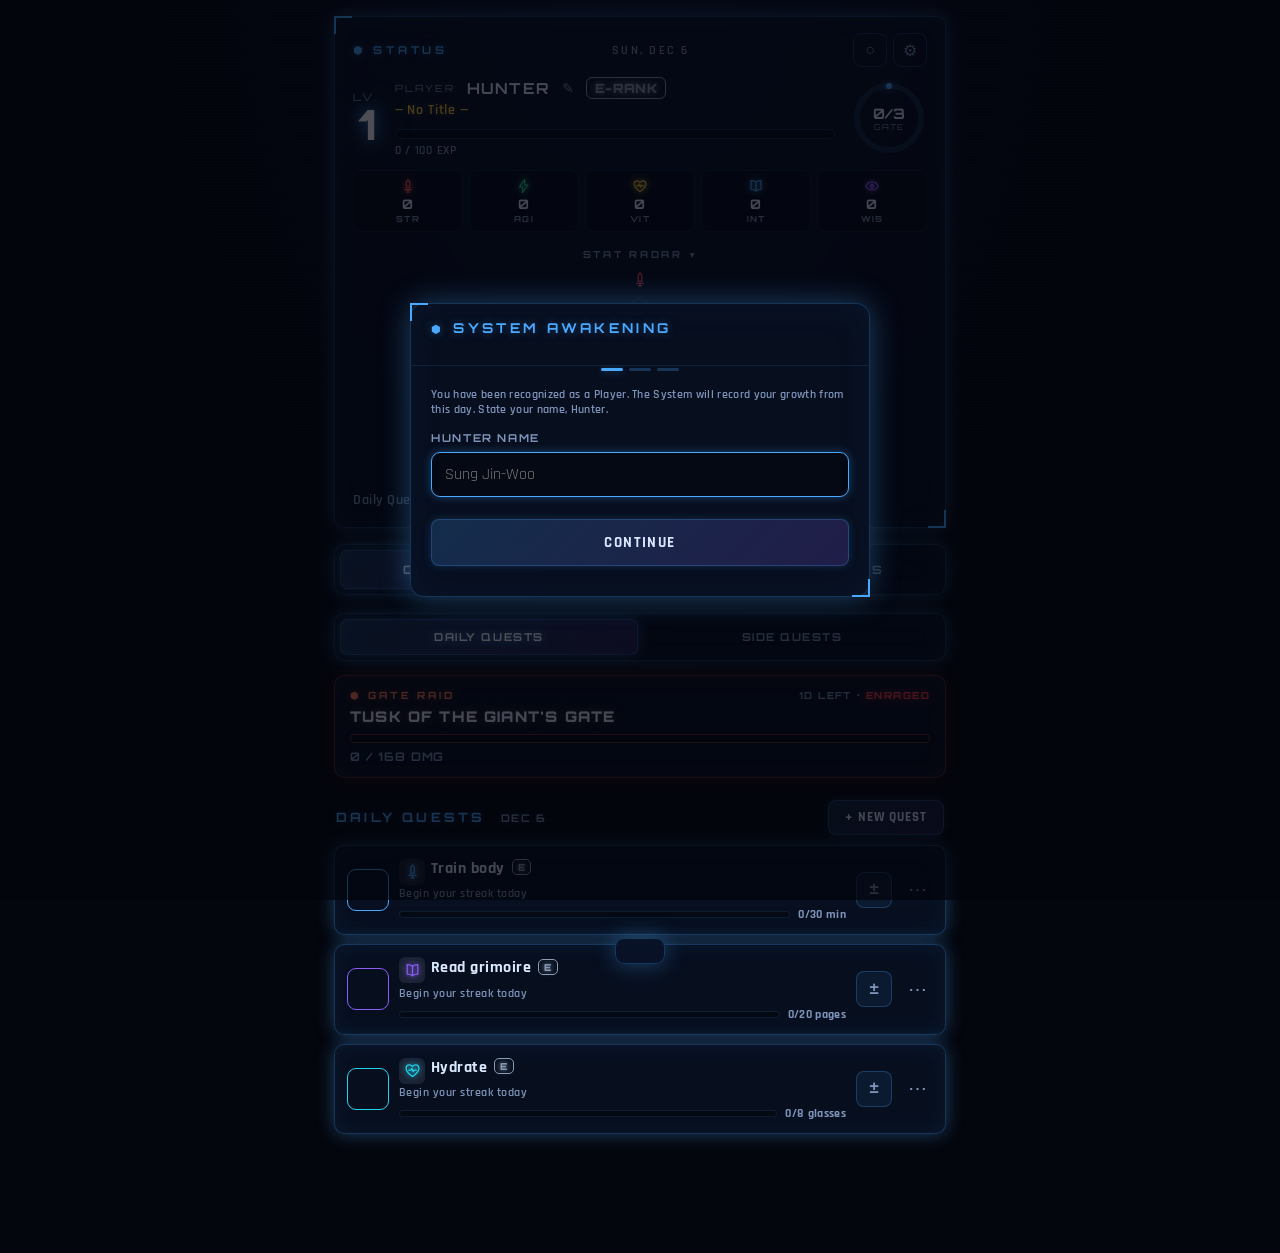
==== index.html @ 12db38d1 "Add first-run onboarding and a data-safety backup nudge Onboarding replaces the bare name prompt wit" ====
<!DOCTYPE html>
<html lang="en">
<head>
<meta charset="UTF-8">
<meta name="viewport" content="width=device-width, initial-scale=1, viewport-fit=cover">
<meta name="theme-color" content="#04060d">
<title>ARISE — Daily Quest System</title>
<link rel="preconnect" href="https://fonts.googleapis.com">
<link rel="preconnect" href="https://fonts.gstatic.com" crossorigin>
<link href="https://fonts.googleapis.com/css2?family=Orbitron:wght@500;700;900&family=Rajdhani:wght@500;600;700&display=swap" rel="stylesheet">
<link rel="stylesheet" href="style.css">
<link rel="manifest" href="manifest.json">
<link rel="icon" href="icons/icon.svg" type="image/svg+xml">
<link rel="apple-touch-icon" href="icons/apple-touch-icon.png">
</head>
<body>
<div class="scanlines"></div>

<div class="warn-banner" id="warnBanner">
  <span>⚠ WARNING — Daily Quests incomplete. Complete your quests, Hunter, or face a penalty.</span>
  <button id="warnClose" aria-label="Dismiss warning">✕</button>
</div>
<div class="alert-stack" id="alertStack"></div>

<div class="app">
  <header class="status-win panel">
    <div class="status-top">
      <span class="sys-tag">⬢ STATUS</span>
      <span class="date-line" id="dateLine"></span>
      <div class="top-btns">
        <button class="icon-btn" id="syncBtn" aria-label="Device sync settings" title="Device sync">○</button>
        <button class="icon-btn" id="settingsBtn" aria-label="Settings" title="Settings">⚙</button>
      </div>
      <input type="file" id="importFile" accept=".json,application/json" hidden>
    </div>
    <div class="status-main">
      <div class="lv-block">
        <span class="lv-label">LV.</span>
        <span class="lv-num" id="lvNum">1</span>
      </div>
      <div class="status-info">
        <div class="player-line">
          <span class="p-label">PLAYER:</span>
          <span class="p-name" id="playerName">HUNTER</span>
          <button class="edit-name" id="editNameBtn" aria-label="Edit name">✎</button>
          <span class="rank-badge" id="rankBadge">E</span>
        </div>
        <button class="title-line" id="titleLine">— No Title —</button>
        <div class="exp-bar"><i id="expFill"></i></div>
        <div class="exp-text" id="expText">0 / 100 EXP</div>
      </div>
      <div class="ring-wrap">
        <svg width="76" height="76" viewBox="0 0 76 76">
          <circle class="ring-bg" cx="38" cy="38" r="32" fill="none" stroke-width="6"/>
          <circle class="ring-fg" id="ringFg" cx="38" cy="38" r="32" fill="none" stroke-width="6"
                  stroke-dasharray="201.1" stroke-dashoffset="201.1"/>
        </svg>
        <div class="ring-label"><b id="ringCount">0/0</b><span>GATE</span></div>
      </div>
    </div>
    <div class="stat-grid" id="statGrid"></div>
    <button class="radar-toggle" id="radarToggle" aria-expanded="true">STAT RADAR <span class="chev">▾</span></button>
    <div class="radar-wrap" id="radarWrap">
      <svg id="radarSvg" viewBox="0 0 240 204" role="img" aria-label="Stat radar chart"></svg>
    </div>
    <div class="head-sub" id="headSub"></div>
  </header>

  <nav class="tabs panel">
    <button data-tab="quests" class="active">QUESTS</button>
    <button data-tab="week">WEEK</button>
    <button data-tab="records">RECORDS</button>
  </nav>

  <main>
    <section id="tab-quests">
      <div class="seg-row panel">
        <button class="seg active" data-seg="daily">DAILY QUESTS</button>
        <button class="seg" data-seg="side">SIDE QUESTS <span class="seg-count" id="sideCount" hidden></span></button>
      </div>

      <div id="seg-daily">
        <button class="raid-panel panel" id="raidPanel" hidden aria-label="Open gate raid details"></button>
        <div class="section-head">
          <h2>DAILY QUESTS <span class="head-date" id="questsDate"></span></h2>
          <button class="pill-btn" id="addQuestBtn">+ NEW QUEST</button>
        </div>
        <ul id="questList"></ul>
      </div>

      <div id="seg-side" hidden>
        <div class="section-head">
          <h2>SIDE QUESTS</h2>
          <button class="pill-btn" id="addTodoBtn">+ NEW SIDE QUEST</button>
        </div>
        <ul id="todoList"></ul>
      </div>
    </section>

    <section id="tab-week" hidden></section>

    <section id="tab-records" hidden>
      <div class="seg-row panel">
        <button class="seg active" data-rview="month">MONTH</button>
        <button class="seg" data-rview="year">YEAR</button>
      </div>

      <div id="recMonth">
        <div class="month-nav">
          <button id="prevMonth" aria-label="Previous month">‹</button>
          <h3 id="monthTitle"></h3>
          <button id="nextMonth" aria-label="Next month">›</button>
        </div>
        <div class="month-grid panel" id="monthGrid"></div>
        <div class="legend">
          Less <i style="background:rgba(74,168,255,.06)"></i><i style="background:#123a6b"></i><i style="background:#1e5fae"></i><i style="background:#8b5cf6"></i><i style="background:#f5c542"></i> More
        </div>
        <div class="records-hint">Tap any past day to edit its records — no EXP for past gates.</div>
      </div>

      <div id="recYear" hidden>
        <div class="year-scroll panel"><div id="yearGrid"></div></div>
        <div class="legend">
          Less <i style="background:rgba(74,168,255,.06)"></i><i style="background:#123a6b"></i><i style="background:#1e5fae"></i><i style="background:#8b5cf6"></i><i style="background:#f5c542"></i> More
        </div>
        <div class="records-hint">The last 12 months of gate clears. Use MONTH view to edit a day.</div>
      </div>
    </section>
  </main>
</div>

<!-- quest add/edit -->
<div class="overlay" id="questOverlay">
  <div class="sheet">
    <div class="sheet-notch" aria-hidden="true"></div>
    <div class="sheet-head">
      <h3 id="sheetTitle">NEW QUEST</h3>
      <button class="sheet-x" aria-label="Close">✕</button>
    </div>
    <div class="sheet-body">
    <label>Quest name</label>
    <input type="text" id="questNameInput" placeholder="e.g. Train body" maxlength="40" autocomplete="off">
    <label>Stat — which attribute does this quest train?</label>
    <div class="stat-picker" id="statPicker"></div>
    <label>Color</label>
    <div class="color-row" id="colorRow"></div>

    <div class="toggle-row">
      <input type="checkbox" id="targetToggle">
      <span>Set a target amount (e.g. 30 min)</span>
    </div>
    <div id="targetFields" class="hiddenblock">
      <div class="field-row">
        <div><label>Amount</label><input type="number" id="targetAmount" min="1" max="9999" value="30"></div>
        <div><label>Unit</label>
          <select id="targetUnit">
            <option value="min">min</option>
            <option value="hr">hr</option>
            <option value="glasses">glasses</option>
            <option value="reps">reps</option>
            <option value="pages">pages</option>
            <option value="custom">custom…</option>
          </select>
        </div>
      </div>
      <div id="customUnitWrap" class="hiddenblock">
        <label>Custom unit</label>
        <input type="text" id="customUnit" placeholder="e.g. km" maxlength="12">
      </div>
    </div>

    <label>Days per week</label>
    <select id="freqSelect">
      <option value="7">Every day</option>
      <option value="6">6 days a week</option>
      <option value="5">5 days a week</option>
      <option value="4">4 days a week</option>
      <option value="3">3 days a week</option>
      <option value="2">2 days a week</option>
      <option value="1">1 day a week</option>
    </select>
    <div class="sheet-note">Fewer than 7? Any days count — once the weekly goal is met, this gate goes exempt until Monday.</div>

    <label>Reminder (optional)</label>
    <div class="field-row">
      <div><input type="time" id="reminderInput"></div>
      <div style="flex:0"><button type="button" class="icon-btn" id="clearReminder" title="Clear reminder" style="height:44px;width:44px">✕</button></div>
    </div>
    <div class="sheet-note" id="notifNote">Alerts fire while this page is open in a tab.</div>

    <div class="sheet-actions">
      <button class="danger-btn" id="deleteQuestBtn" hidden>DELETE</button>
      <button class="pill-btn" id="saveQuestBtn">SAVE</button>
    </div>
    </div>
  </div>
</div>

<!-- day editor -->
<div class="overlay" id="dayOverlay">
  <div class="sheet">
    <div class="sheet-notch" aria-hidden="true"></div>
    <div class="sheet-head">
      <h3 id="dayTitle">GATE RECORDS</h3>
      <button class="sheet-x" aria-label="Close">✕</button>
    </div>
    <div class="sheet-body">
    <div id="dayRows"></div>
    <div class="sheet-note">Editing past records fixes history and streaks. No EXP is awarded for past gates.</div>
    </div>
  </div>
</div>

<!-- hunter name -->
<div class="overlay" id="nameOverlay">
  <div class="sheet">
    <div class="sheet-head">
      <h3>SYSTEM REGISTRATION</h3>
    </div>
    <div class="sheet-body">
    <div class="sheet-note" style="margin-top:0">You have been recognized as a Player. State your name, Hunter.</div>
    <label>Hunter name</label>
    <input type="text" id="nameInput" placeholder="Sung Jin-Woo" maxlength="20" autocomplete="off">
    <div class="sheet-actions"><button class="pill-btn" id="nameSave">CONFIRM</button></div>
    </div>
  </div>
</div>

<!-- first-run onboarding -->
<div class="overlay" id="onboardOverlay">
  <div class="sheet">
    <div class="sheet-head">
      <h3 id="obTitle">SYSTEM AWAKENING</h3>
    </div>
    <div class="sheet-body">
      <div class="ob-dots" id="obDots" aria-hidden="true"></div>

      <div class="ob-step" data-step="1">
        <div class="sheet-note" style="margin-top:0">You have been recognized as a Player. The System will record your growth from this day. State your name, Hunter.</div>
        <label>Hunter name</label>
        <input type="text" id="obNameInput" placeholder="Sung Jin-Woo" maxlength="20" autocomplete="off">
      </div>

      <div class="ob-step" data-step="2" hidden>
        <div class="sheet-note" style="margin-top:0">Three starter quests are already registered. Clear one today to earn your first title — or begin with an empty board.</div>
        <ul class="ob-quests" id="obQuests"></ul>
      </div>

      <div class="ob-step" data-step="3" hidden>
        <div class="sheet-note" style="margin-top:0">Four things worth knowing.</div>
        <ul class="ob-rules">
          <li><b>One tap clears a quest.</b> The ± button is only for logging a partial amount.</li>
          <li><b>Stats grow from clears.</b> STR, AGI, VIT, INT and WIS are read from your log, never awarded by hand.</li>
          <li><b>A gate boss appears each week.</b> Clear enough quests to bring it down and claim its rune.</li>
          <li><b>Retro edits fix history, never EXP.</b> Fill in a missed day freely — the ledger stays honest.</li>
        </ul>
      </div>

      <div class="sheet-actions ob-actions">
        <button class="danger-btn" id="obSecondary">START EMPTY</button>
        <button class="pill-btn" id="obNext">CONTINUE</button>
      </div>
    </div>
  </div>
</div>

<!-- side quest editor -->
<div class="overlay" id="todoOverlay">
  <div class="sheet">
    <div class="sheet-notch" aria-hidden="true"></div>
    <div class="sheet-head">
      <h3 id="todoSheetTitle">SIDE QUEST</h3>
      <button class="sheet-x" aria-label="Close">✕</button>
    </div>
    <div class="sheet-body">
    <label>Description</label>
    <textarea id="todoTextInput" maxlength="200" rows="3" placeholder="What needs doing, Hunter?"></textarea>
    <label>Difficulty</label>
    <div class="diff-row" id="diffRow"></div>
    <div class="toggle-row">
      <input type="checkbox" id="todoDailyChk">
      <span>Daily — resets at midnight</span>
    </div>
    <div class="sheet-actions">
      <button class="danger-btn" id="todoDeleteBtn">DELETE</button>
      <button class="pill-btn" id="todoSaveBtn">SAVE</button>
    </div>
    </div>
  </div>
</div>

<!-- settings -->
<div class="overlay" id="settingsOverlay">
  <div class="sheet">
    <div class="sheet-notch" aria-hidden="true"></div>
    <div class="sheet-head">
      <h3>SETTINGS</h3>
      <button class="sheet-x" aria-label="Close">✕</button>
    </div>
    <div class="sheet-body">
      <label>Hunter</label>
      <div class="set-row">
        <span class="set-name" id="setName">HUNTER</span>
        <button class="pill-btn small" id="setRename">RENAME</button>
      </div>
      <label>Sound</label>
      <div class="set-row">
        <span class="set-note-inline">Completion &amp; alert effects</span>
        <button class="icon-btn" id="muteBtn" aria-label="Toggle sound">🔊</button>
      </div>
      <label>Data</label>
      <div class="set-grid">
        <button class="pill-btn" id="exportBtn">⤓ EXPORT SAVE</button>
        <button class="pill-btn" id="importBtn">⤒ IMPORT SAVE</button>
      </div>
      <div class="set-row">
        <span class="set-note-inline" id="setBackupAge">Never exported</span>
      </div>
      <div class="sheet-note">Backups download as JSON. Importing replaces this device's data.</div>
      <label>Device sync</label>
      <div class="set-row">
        <span class="set-note-inline" id="setSyncStatus">Not connected</span>
        <button class="pill-btn small" id="setOpenSync">OPEN SYNC</button>
      </div>
      <label>Danger zone</label>
      <button class="danger-btn wide" id="resetBtn">RESET ALL DATA</button>
      <div class="sheet-note">Wipes this device's save. If sync is connected, your data returns from the gist on the next pull — disconnect sync first for a true wipe.</div>
      <div class="sheet-note" style="text-align:center;margin-top:18px">ARISE · build arise-v5</div>
    </div>
  </div>
</div>

<!-- device sync -->
<div class="overlay" id="syncOverlay">
  <div class="sheet">
    <div class="sheet-notch" aria-hidden="true"></div>
    <div class="sheet-head">
      <h3>DEVICE SYNC</h3>
      <button class="sheet-x" aria-label="Close">✕</button>
    </div>
    <div class="sheet-body">
    <div class="sheet-note" style="margin-top:0" id="syncInfo"></div>
    <label>GitHub token</label>
    <input type="password" id="syncTokenInput" placeholder="github_pat_…" autocomplete="off">
    <div class="sheet-note">Your save lives in a <b>private gist</b> on your GitHub account and merges across devices — nothing is ever overwritten. Create a token at GitHub → Settings → Developer settings → <b>Fine-grained tokens</b> with only <b>Gists: read &amp; write</b>, then paste it here on each device. The token never leaves this device.</div>
    <div class="sheet-actions">
      <button class="danger-btn" id="syncDisconnectBtn" hidden>DISCONNECT</button>
      <button class="pill-btn" id="syncConnectBtn">CONNECT</button>
    </div>
    </div>
  </div>
</div>

<!-- gate raid / boss sheet -->
<div class="overlay" id="raidOverlay">
  <div class="sheet">
    <div class="sheet-notch" aria-hidden="true"></div>
    <div class="sheet-head">
      <h3>GATE RAID</h3>
      <button class="sheet-x" aria-label="Close">✕</button>
    </div>
    <div class="sheet-body">
    <div id="raidDetail"></div>
    <label>Rune Collection</label>
    <div class="rune-grid" id="runeGrid"></div>
    <div class="sheet-note">Each quest clear deals 10 DMG; a perfect day crits for +15. Slay the boss by Sunday to claim its rune — each awake rune adds +1 EXP per clear (max +5). If a boss escapes, your runes sleep until you land 3 clears the following week.</div>
    </div>
  </div>
</div>

<!-- title picker -->
<div class="overlay" id="titleOverlay">
  <div class="sheet">
    <div class="sheet-notch" aria-hidden="true"></div>
    <div class="sheet-head">
      <h3 id="galleryTitle">ACHIEVEMENTS</h3>
      <button class="sheet-x" aria-label="Close">✕</button>
    </div>
    <div class="sheet-body">
    <div id="titleOpts"></div>
    </div>
  </div>
</div>

<div class="lvl-overlay" id="lvlOverlay">
  <div>
    <div class="lvl-word">LEVEL UP!</div>
    <div class="lvl-nums" id="lvlNums"></div>
  </div>
</div>

<div class="toast" id="toast"></div>

<script src="core.js"></script>
<script src="engine.js"></script>
<script src="ui.js"></script>
<script src="boot.js"></script>
<script src="sync.js"></script>
</body>
</html>
---- style.css ----
:root{
    --bg:#04060d;
    --panel:rgba(12,24,48,.55);
    --panel-solid:#0b1730;
    --sys:#4aa8ff;
    --sys-glow:rgba(74,168,255,.35);
    --violet:#8b5cf6;
    --gold:#f5c542;
    --danger:#ff3b4e;
    --ink:#dbe9ff;
    --ink-soft:#7d93b8;
    --line:rgba(74,168,255,.25);
    --line-dim:rgba(74,168,255,.12);
    --radius:10px;
    --font-head:"Orbitron","Segoe UI",system-ui,sans-serif;
    --font-body:"Rajdhani","Segoe UI",system-ui,sans-serif;
  }
  *{box-sizing:border-box;margin:0;padding:0;-webkit-tap-highlight-color:transparent}
  html{font-size:16px}
  body{
    font-family:var(--font-body);
    background:radial-gradient(ellipse at 50% -10%, #0b1430 0%, var(--bg) 55%) fixed, var(--bg);
    color:var(--ink);min-height:100vh;overflow-x:hidden;letter-spacing:.02em;
  }
  .scanlines{
    position:fixed;inset:0;pointer-events:none;z-index:1;
    background:repeating-linear-gradient(0deg, rgba(120,180,255,.03) 0 1px, transparent 1px 3px);
  }
  .app{max-width:640px;margin:0 auto;padding:0 14px 110px;position:relative;z-index:2}

  /* ============ panel recipe ============ */
  .panel{
    background:var(--panel);
    border:1px solid var(--line);
    border-radius:var(--radius);
    box-shadow:0 0 18px var(--sys-glow), inset 0 0 24px rgba(74,168,255,.06);
    backdrop-filter:blur(8px);
  }
  @supports not (backdrop-filter: blur(8px)){
    .panel{background:var(--panel-solid)}
  }

  /* ============ STATUS window ============ */
  .status-win{
    margin-top:16px;padding:16px 18px 18px;position:relative;
  }
  .status-win::before,.status-win::after,
  .sheet::before,.sheet::after{
    content:"";position:absolute;width:16px;height:16px;pointer-events:none;
  }
  .status-win::before{top:-1px;left:-1px;border-top:2px solid var(--sys);border-left:2px solid var(--sys)}
  .status-win::after{bottom:-1px;right:-1px;border-bottom:2px solid var(--sys);border-right:2px solid var(--sys)}
  .status-top{display:flex;justify-content:space-between;align-items:center;margin-bottom:10px}
  .sys-tag{
    font-family:var(--font-head);font-size:.68rem;letter-spacing:.35em;color:var(--sys);
    text-shadow:0 0 8px var(--sys-glow);font-weight:700;
  }
  .icon-btn{
    border:1px solid var(--line);background:transparent;color:var(--ink-soft);
    width:34px;height:34px;border-radius:8px;cursor:pointer;font-size:1rem;
  }
  .icon-btn:hover{border-color:var(--sys);color:var(--ink)}
  .status-main{display:flex;align-items:center;gap:16px}
  .lv-block{text-align:center;flex-shrink:0}
  .lv-label{font-family:var(--font-head);font-size:.65rem;letter-spacing:.25em;color:var(--ink-soft);display:block}
  .lv-num{
    font-family:var(--font-head);font-weight:900;font-size:2.6rem;line-height:1;
    color:#fff;text-shadow:0 0 16px var(--sys),0 0 36px var(--sys-glow);
  }
  .status-info{flex:1;min-width:0}
  .player-line{display:flex;align-items:center;gap:8px;flex-wrap:wrap}
  .p-label{font-family:var(--font-head);font-size:.62rem;letter-spacing:.2em;color:var(--ink-soft)}
  .p-name{font-family:var(--font-head);font-weight:700;font-size:.95rem;text-transform:uppercase;letter-spacing:.08em}
  .edit-name{border:0;background:transparent;color:var(--ink-soft);cursor:pointer;font-size:.85rem;padding:2px 4px}
  .edit-name:hover{color:var(--sys)}
  .rank-badge{
    font-family:var(--font-head);font-weight:900;font-size:.8rem;
    border:1px solid currentColor;border-radius:6px;padding:2px 8px;
    text-shadow:0 0 8px currentColor;
  }
  .title-line{
    border:0;background:transparent;color:var(--gold);font-family:var(--font-body);
    font-weight:600;font-size:.85rem;cursor:pointer;padding:2px 0;letter-spacing:.06em;
    text-shadow:0 0 10px rgba(245,197,66,.4);display:block;
  }
  .title-line:disabled{color:var(--ink-soft);text-shadow:none;cursor:default}
  .exp-bar{
    height:10px;border:1px solid var(--line);border-radius:6px;margin-top:8px;
    background:rgba(0,0,0,.35);overflow:hidden;
  }
  .exp-bar i{
    display:block;height:100%;width:0;border-radius:5px;
    background:linear-gradient(90deg,var(--sys),var(--violet));
    box-shadow:0 0 10px var(--sys-glow);transition:width .5s cubic-bezier(.22,1,.36,1);
  }
  .exp-text{font-size:.75rem;color:var(--ink-soft);margin-top:4px;font-weight:600;letter-spacing:.06em}
  .ring-wrap{position:relative;width:76px;height:76px;flex-shrink:0}
  .ring-wrap svg{transform:rotate(-90deg)}
  .ring-bg{stroke:rgba(74,168,255,.15)}
  .ring-fg{stroke:var(--sys);stroke-linecap:round;filter:drop-shadow(0 0 5px var(--sys));transition:stroke-dashoffset .5s cubic-bezier(.22,1,.36,1)}
  .ring-label{position:absolute;inset:0;display:flex;flex-direction:column;align-items:center;justify-content:center;font-family:var(--font-head)}
  .ring-label b{font-size:.9rem;font-weight:700}
  .ring-label span{font-size:.5rem;letter-spacing:.15em;color:var(--ink-soft)}
  .head-sub{margin-top:12px;font-size:.85rem;color:var(--ink-soft);font-weight:600;letter-spacing:.04em}
  .date-line{font-size:.72rem;color:var(--ink-soft);letter-spacing:.2em;text-transform:uppercase;font-weight:600}

  /* ============ tabs ============ */
  .tabs{display:flex;gap:6px;margin:16px 0 18px;padding:5px}
  .tabs button{
    flex:1;border:0;background:transparent;font-family:var(--font-head);font-size:.72rem;
    font-weight:700;letter-spacing:.18em;padding:11px 0;border-radius:7px;
    color:var(--ink-soft);cursor:pointer;transition:all .2s;
  }
  .tabs button.active{
    background:linear-gradient(135deg,rgba(74,168,255,.25),rgba(139,92,246,.25));
    color:#fff;border:1px solid var(--line);text-shadow:0 0 8px var(--sys);
    box-shadow:0 0 14px var(--sys-glow);
  }

  /* ============ sections ============ */
  .section-head{display:flex;align-items:center;justify-content:space-between;margin:22px 2px 10px}
  .section-head h2{
    font-family:var(--font-head);font-size:.8rem;font-weight:700;letter-spacing:.25em;
    color:var(--sys);text-shadow:0 0 10px var(--sys-glow);
  }
  .pill-btn{
    border:1px solid var(--line);background:linear-gradient(135deg,rgba(74,168,255,.2),rgba(139,92,246,.2));
    color:var(--ink);font-family:var(--font-body);font-weight:700;letter-spacing:.08em;
    padding:8px 16px;border-radius:8px;cursor:pointer;font-size:.82rem;
    box-shadow:0 0 10px rgba(74,168,255,.2);transition:transform .15s;
  }
  .pill-btn:active{transform:scale(.94)}
  ul{list-style:none}

  /* ============ quest rows ============ */
  .quest,.todo{
    display:flex;align-items:center;gap:10px;padding:12px 12px;margin-bottom:9px;
    /* fill-mode must NOT be 'both'/'forwards': a forward-filled `transform:none`
       overrides the inline transforms the drag code writes (animations beat inline styles) */
    animation:slideIn .3s cubic-bezier(.22,1,.36,1) backwards;position:relative;
    /* the row itself is the drag grip now — don't let a hold select text or raise
       the iOS callout */
    user-select:none;-webkit-user-select:none;-webkit-touch-callout:none;
  }
  /* press-and-hold feedback. Deliberately `filter`, never `transform`: a transform
     here would be one more thing fighting the drag code's inline transforms. */
  .quest.press-hold,.todo.press-hold{filter:brightness(1.22)}
  @keyframes slideIn{from{opacity:0;transform:translateY(10px)}to{opacity:1;transform:none}}
  .quest.dragging,.todo.dragging{
    z-index:10;box-shadow:0 0 26px var(--sys-glow), inset 0 0 24px rgba(74,168,255,.12);
    border-color:var(--sys);transition:none;
  }
  .check{
    width:42px;height:42px;border-radius:9px;flex-shrink:0;cursor:pointer;
    border:1.5px solid var(--hc,var(--sys));background:transparent;
    display:flex;align-items:center;justify-content:center;
    transition:background .2s,box-shadow .2s;
  }
  .check svg{width:22px;height:22px}
  .check path{
    stroke:#04060d;stroke-width:3.5;fill:none;stroke-linecap:round;stroke-linejoin:round;
    stroke-dasharray:24;stroke-dashoffset:24;transition:stroke-dashoffset .25s ease .05s;
  }
  .done > .check{background:var(--hc,var(--sys));box-shadow:0 0 14px var(--hc,var(--sys));animation:pop .35s cubic-bezier(.22,1.6,.36,1)}
  .done > .check path{stroke-dashoffset:0}
  @keyframes pop{0%{transform:scale(.7)}55%{transform:scale(1.15)}100%{transform:scale(1)}}
  .quest-info{flex:1;min-width:0}
  .quest-name{font-weight:700;font-size:1rem;letter-spacing:.03em}
  .quest.done .quest-name{opacity:.55}
  .q-emoji{
    display:inline-flex;align-items:center;justify-content:center;
    background:rgba(219,233,255,.09);border-radius:6px;padding:1px 4px;margin-right:4px;
  }
  .quest-meta{font-size:.75rem;color:var(--ink-soft);margin-top:2px;font-weight:600;letter-spacing:.04em}
  .streak-hot{color:var(--gold);text-shadow:0 0 8px rgba(245,197,66,.35)}
  .clear-tag{color:var(--sys);font-family:var(--font-head);font-size:.62rem;letter-spacing:.2em;text-shadow:0 0 8px var(--sys-glow)}
  .q-progress{display:flex;align-items:center;gap:8px;margin-top:6px}
  .q-bar{flex:1;height:7px;border:1px solid var(--line-dim);border-radius:4px;background:rgba(0,0,0,.35);overflow:hidden}
  .q-bar i{display:block;height:100%;background:linear-gradient(90deg,var(--hc,var(--sys)),var(--violet));box-shadow:0 0 8px var(--hc,var(--sys));transition:width .3s;border-radius:3px}
  .quest.done .q-bar i{background:linear-gradient(90deg,var(--gold),#ffdf85);box-shadow:0 0 8px var(--gold)}
  .q-count{font-size:.72rem;font-weight:700;color:var(--ink-soft);white-space:nowrap;letter-spacing:.03em}
  .steppers{display:flex;flex-direction:column;gap:5px;flex-shrink:0}
  .step{
    width:34px;height:26px;border-radius:7px;border:1px solid var(--line);
    background:rgba(74,168,255,.08);color:var(--ink);font-size:1rem;font-weight:700;
    cursor:pointer;line-height:1;
  }
  .step:active{background:rgba(74,168,255,.25)}
  .more-btn{
    border:0;background:transparent;color:var(--ink-soft);font-size:1.2rem;
    cursor:pointer;padding:6px;border-radius:8px;line-height:1;flex-shrink:0;
  }
  .more-btn:hover{color:var(--sys)}
  .rem-dot{font-size:.68rem;color:var(--violet)}

  /* ============ side quests ============ */
  .todo .check{width:32px;height:32px;border-radius:8px;border-color:var(--violet)}
  .todo .check svg{width:16px;height:16px}
  .todo.done > .check{background:var(--violet);box-shadow:0 0 12px var(--violet)}
  .todo-text{flex:1;font-weight:600;font-size:.95rem}
  .todo.done .todo-text{text-decoration:line-through;opacity:.45}
  .del-btn{border:0;background:transparent;color:var(--ink-soft);font-size:1rem;cursor:pointer;padding:6px;border-radius:8px}
  .del-btn:hover{color:var(--danger)}

  .empty{
    text-align:center;color:var(--ink-soft);padding:26px 16px;font-weight:600;
    border:1px dashed var(--line);border-radius:var(--radius);letter-spacing:.04em;
  }
  .empty .big{font-size:1.8rem;display:block;margin-bottom:6px}

  /* ============ week view ============ */
  .week-card{padding:14px;margin-bottom:12px;animation:slideIn .3s backwards}
  .week-card-head{display:flex;justify-content:space-between;align-items:center;margin-bottom:12px}
  .week-card-head .quest-name{font-size:.92rem}
  .week-pct{font-size:.72rem;font-weight:700;color:var(--ink-soft);letter-spacing:.06em}
  .week-days{display:grid;grid-template-columns:repeat(7,1fr);gap:6px}
  .day-col{display:flex;flex-direction:column;align-items:center;gap:5px}
  .day-letter{font-size:.62rem;font-weight:700;color:var(--ink-soft);font-family:var(--font-head)}
  .day-dot{
    width:100%;aspect-ratio:1;max-width:44px;border-radius:8px;cursor:pointer;
    border:1px solid var(--line-dim);background:rgba(0,0,0,.3);transition:all .2s;
    position:relative;overflow:hidden;
  }
  .day-dot .fill{position:absolute;left:0;right:0;bottom:0;background:var(--hc,var(--sys));opacity:.55}
  .day-dot.on{background:var(--hc,var(--sys));border-color:var(--hc,var(--sys));box-shadow:0 0 10px var(--hc,var(--sys))}
  .day-dot.on .fill{display:none}
  .day-dot.today-dot{outline:1.5px solid var(--hc,var(--sys));outline-offset:2px}
  .day-dot.future{opacity:.25;cursor:default}
  .grace-note{text-align:center;font-size:.76rem;color:var(--ink-soft);font-weight:600;margin-top:16px;letter-spacing:.04em}

  /* ============ records ============ */
  .month-nav{display:flex;align-items:center;justify-content:space-between;margin-bottom:14px}
  .month-nav h3{font-family:var(--font-head);font-size:.9rem;font-weight:700;letter-spacing:.15em}
  .month-nav button{
    border:1px solid var(--line);background:rgba(74,168,255,.08);width:38px;height:38px;
    border-radius:9px;font-size:1.1rem;cursor:pointer;color:var(--ink);font-weight:700;
  }
  .month-grid{display:grid;grid-template-columns:repeat(7,1fr);gap:5px;padding:14px}
  .month-grid .dow{text-align:center;font-size:.6rem;font-weight:700;color:var(--ink-soft);padding-bottom:4px;font-family:var(--font-head);letter-spacing:.1em}
  .m-day{
    aspect-ratio:1;border-radius:7px;display:flex;align-items:center;justify-content:center;
    font-size:.72rem;font-weight:700;background:rgba(74,168,255,.05);color:var(--ink-soft);
    border:1px solid transparent;cursor:pointer;font-family:var(--font-body);
  }
  button.m-day:hover{border-color:var(--sys)}
  .m-day.future{opacity:.3;cursor:default}
  .m-day.is-today{outline:1.5px solid var(--sys);outline-offset:1px}
  .legend{display:flex;align-items:center;gap:6px;justify-content:center;margin-top:14px;font-size:.72rem;color:var(--ink-soft);font-weight:600}
  .legend i{width:14px;height:14px;border-radius:4px;display:inline-block}
  .records-hint{text-align:center;font-size:.76rem;color:var(--ink-soft);font-weight:600;margin-top:10px;letter-spacing:.04em}

  /* ============ modal sheets ============ */
  .overlay{
    position:fixed;inset:0;background:rgba(2,4,10,.7);display:flex;
    align-items:flex-end;justify-content:center;z-index:50;
    opacity:0;pointer-events:none;transition:opacity .22s;
  }
  .overlay.open{opacity:1;pointer-events:auto}
  .sheet{
    width:100%;max-width:640px;border-radius:14px 14px 0 0;
    padding:0;transform:translateY(30px) scaleY(.96);
    transition:transform .28s cubic-bezier(.22,1,.36,1);position:relative;
    max-height:86vh;display:flex;flex-direction:column;   /* frame never scrolls — brackets stay put */
    background:rgba(8,15,32,.96);border:1px solid var(--line);
    box-shadow:0 0 30px var(--sys-glow), inset 0 0 40px rgba(74,168,255,.05);
    backdrop-filter:blur(12px);
  }
  .sheet-notch{width:44px;height:4px;border-radius:2px;background:rgba(74,168,255,.35);margin:10px auto 0;flex-shrink:0}
  .sheet-head{
    display:flex;align-items:center;justify-content:space-between;gap:12px;
    padding:15px 20px 13px;border-bottom:1px solid var(--line-dim);flex-shrink:0;
  }
  .sheet-head h3{margin:0}
  .sheet-head h3::before{content:"⬢";margin-right:9px;font-size:.82em}
  .sheet-x{
    border:1px solid var(--line-dim);background:transparent;color:var(--ink-soft);
    width:30px;height:30px;border-radius:8px;cursor:pointer;font-size:.85rem;line-height:1;flex-shrink:0;
    transition:transform .12s,border-color .15s,color .15s;
  }
  .sheet-x:hover{border-color:var(--sys);color:var(--ink)}
  .sheet-x:active{transform:scale(.9)}
  .sheet-body{
    overflow-y:auto;padding:2px 20px 30px;overscroll-behavior:contain;
    scrollbar-width:none;
  }
  .sheet-body::-webkit-scrollbar{display:none}
  .sheet-body.can-scroll{
    -webkit-mask-image:linear-gradient(#000 calc(100% - 26px), transparent);
    mask-image:linear-gradient(#000 calc(100% - 26px), transparent);
  }
  @supports not (backdrop-filter: blur(12px)){ .sheet{background:#0a1428} }
  .overlay.open .sheet{transform:none;animation:materialize .3s}
  @keyframes materialize{
    0%{opacity:0;transform:scaleY(.7)}
    40%{opacity:1}
    55%{opacity:.6}
    70%{opacity:1;transform:scaleY(1)}
  }
  .sheet::before{top:-1px;left:-1px;border-top:2px solid var(--sys);border-left:2px solid var(--sys)}
  .sheet::after{bottom:-1px;right:-1px;border-bottom:2px solid var(--sys);border-right:2px solid var(--sys)}
  @media(min-width:700px){
    .overlay{align-items:center}
    .sheet{border-radius:14px;max-width:460px}
    .sheet-notch{display:none}
  }
  .sheet h3{
    font-family:var(--font-head);font-size:.85rem;font-weight:700;letter-spacing:.25em;
    margin-bottom:16px;color:var(--sys);text-shadow:0 0 10px var(--sys-glow);
  }
  .sheet label{display:block;font-size:.68rem;font-weight:700;color:var(--ink-soft);margin:14px 0 7px;text-transform:uppercase;letter-spacing:.15em;font-family:var(--font-head)}
  .sheet input[type=text],.sheet input[type=number],.sheet input[type=time],.sheet input[type=password],.sheet select{
    width:100%;border:1px solid var(--line);border-radius:9px;padding:11px 13px;
    font:inherit;color:var(--ink);outline:none;background:rgba(0,0,0,.35);
  }
  .sheet input:focus,.sheet select:focus{border-color:var(--sys);box-shadow:0 0 10px var(--sys-glow)}
  .sheet select option{background:#0a1428}
  .emoji-row,.color-row{display:flex;gap:8px;flex-wrap:wrap}
  .emoji-opt{
    width:42px;height:42px;border-radius:9px;border:1px solid var(--line-dim);
    background:rgba(219,233,255,.05);font-size:1.3rem;cursor:pointer;transition:all .15s;
  }
  .emoji-opt.sel{border-color:var(--sys);background:rgba(74,168,255,.15);box-shadow:0 0 10px var(--sys-glow);transform:scale(1.08)}
  .color-opt{width:34px;height:34px;border-radius:50%;border:2px solid transparent;cursor:pointer;transition:transform .15s}
  .color-opt.sel{border-color:#fff;transform:scale(1.12);box-shadow:0 0 10px currentColor}
  .field-row{display:flex;gap:10px}
  .field-row > div{flex:1}
  .toggle-row{display:flex;align-items:center;gap:10px;margin-top:14px}
  .toggle-row input[type=checkbox]{width:18px;height:18px;accent-color:var(--sys)}
  .toggle-row span{font-weight:600;font-size:.9rem}
  .sheet-note{font-size:.75rem;color:var(--ink-soft);margin-top:8px;font-weight:600}
  .sheet-actions{display:flex;gap:10px;margin-top:22px}
  .sheet-actions .pill-btn{flex:1;padding:13px 0;font-size:.92rem;letter-spacing:.1em}

  /* ============ first-run onboarding ============ */
  .ob-dots{display:flex;gap:6px;justify-content:center;margin:0 0 16px}
  .ob-dot{
    width:22px;height:3px;border-radius:2px;background:var(--line);
    transition:background .25s,box-shadow .25s;
  }
  .ob-dot.on{background:var(--sys);box-shadow:0 0 8px var(--sys-glow)}
  .ob-quests{list-style:none;display:flex;flex-direction:column;gap:8px;margin-top:14px}
  .ob-quests li{
    display:flex;align-items:center;gap:9px;padding:11px 12px;
    border:1px solid var(--line-dim);border-radius:10px;background:rgba(0,0,0,.22);
    font-size:.9rem;font-weight:600;
  }
  .ob-q-meta{margin-left:auto;font-size:.7rem;color:var(--ink-soft);letter-spacing:.06em;white-space:nowrap}
  .ob-rules{list-style:none;display:flex;flex-direction:column;gap:12px;margin-top:14px}
  .ob-rules li{
    position:relative;padding-left:18px;font-size:.86rem;color:var(--ink-soft);line-height:1.55;
  }
  .ob-rules li::before{content:"▸";position:absolute;left:0;top:0;color:var(--sys)}
  .ob-rules b{color:var(--ink);font-weight:700}
  .ob-actions .danger-btn{flex:0 0 auto}
  .danger-btn{
    border:1px solid rgba(255,59,78,.4);background:rgba(255,59,78,.08);color:var(--danger);
    font:inherit;font-weight:700;padding:13px 18px;border-radius:9px;cursor:pointer;letter-spacing:.06em;
  }
  .hiddenblock{display:none !important}

  /* day editor rows */
  .de-row{display:flex;align-items:center;gap:10px;padding:10px 4px;border-bottom:1px solid var(--line-dim)}
  .de-row:last-of-type{border-bottom:0}
  .de-row .quest-name{font-size:.92rem;flex:1;min-width:0}
  .de-steppers{display:flex;align-items:center;gap:8px}
  .de-count{font-size:.78rem;font-weight:700;color:var(--ink-soft);min-width:64px;text-align:center}

  /* title picker */
  .title-opt{
    display:block;width:100%;text-align:left;border:1px solid var(--line-dim);background:rgba(0,0,0,.25);
    color:var(--gold);font:inherit;font-weight:600;padding:12px 14px;border-radius:9px;
    margin-bottom:8px;cursor:pointer;letter-spacing:.06em;
  }
  .title-opt.sel{border-color:var(--gold);box-shadow:0 0 10px rgba(245,197,66,.3)}
  .title-locked{color:var(--ink-soft);text-shadow:none}

  /* ============ level up overlay ============ */
  .lvl-overlay{
    position:fixed;inset:0;z-index:90;display:flex;align-items:center;justify-content:center;
    background:radial-gradient(circle at 50% 45%, rgba(74,168,255,.35), rgba(2,4,10,.88) 70%);
    opacity:0;pointer-events:none;transition:opacity .25s;
  }
  .lvl-overlay.show{opacity:1;pointer-events:auto}
  .lvl-word{
    font-family:var(--font-head);font-weight:900;font-size:clamp(2.4rem,10vw,4.5rem);
    color:#fff;text-shadow:0 0 20px var(--sys),0 0 60px var(--sys);letter-spacing:.12em;
    text-align:center;
  }
  .lvl-overlay.show .lvl-word{animation:glitch 1.4s infinite}
  .lvl-nums{
    font-family:var(--font-head);font-weight:700;font-size:1.2rem;color:var(--gold);
    text-align:center;margin-top:14px;letter-spacing:.2em;text-shadow:0 0 14px rgba(245,197,66,.6);
  }
  @keyframes glitch{
    0%,92%,100%{transform:none;opacity:1}
    94%{transform:translateX(3px) skewX(2deg);opacity:.8}
    96%{transform:translateX(-3px);opacity:1}
    98%{transform:translateX(1px) skewX(-1deg);opacity:.9}
  }

  /* ============ banners ============ */
  .warn-banner{
    position:fixed;top:0;left:0;right:0;z-index:80;display:none;
    align-items:center;gap:12px;justify-content:center;padding:13px 44px 13px 16px;
    background:rgba(40,4,10,.92);border-bottom:1px solid var(--danger);
    color:#ffb3ba;font-weight:700;letter-spacing:.05em;font-size:.85rem;
    box-shadow:0 0 26px rgba(255,59,78,.4);animation:pulse 1.6s infinite;
  }
  .warn-banner.show{display:flex}
  @keyframes pulse{0%,100%{box-shadow:0 0 16px rgba(255,59,78,.3)}50%{box-shadow:0 0 34px rgba(255,59,78,.6)}}
  .warn-banner button{
    position:absolute;right:10px;border:0;background:transparent;color:#ffb3ba;
    font-size:1rem;cursor:pointer;padding:6px;
  }
  .alert-stack{position:fixed;top:12px;left:50%;transform:translateX(-50%);z-index:85;width:min(92vw,480px);display:flex;flex-direction:column;gap:8px}
  .sys-alert{
    border:1px solid var(--line);background:rgba(9,18,38,.95);border-radius:9px;
    padding:12px 16px;font-weight:600;font-size:.86rem;letter-spacing:.04em;
    box-shadow:0 0 20px var(--sys-glow);animation:materialize .3s;
  }
  .sys-alert b{color:var(--sys);font-family:var(--font-head);font-size:.68rem;letter-spacing:.2em;display:block;margin-bottom:3px}

  .toast{
    position:fixed;left:50%;bottom:26px;transform:translateX(-50%) translateY(90px);
    background:rgba(9,18,38,.95);border:1px solid var(--line);color:var(--ink);
    font-weight:700;padding:12px 24px;border-radius:9px;letter-spacing:.06em;
    box-shadow:0 0 22px var(--sys-glow);z-index:88;font-size:.88rem;
    transition:transform .35s cubic-bezier(.22,1.4,.36,1);white-space:nowrap;max-width:94vw;overflow:hidden;text-overflow:ellipsis;
  }
  .toast.show{transform:translateX(-50%) translateY(0)}

  /* ============ particles ============ */
  .particle{
    position:fixed;top:-14px;width:9px;height:9px;z-index:99;pointer-events:none;
    animation:fall 2.6s ease-in forwards;box-shadow:0 0 8px currentColor;
  }
  @keyframes fall{to{transform:translateY(110vh) translateX(var(--x,0)) rotate(var(--r,360deg));opacity:.6}}

  /* ============ stat glyphs & stat grid ============ */
  .q-glyph{
    display:inline-flex;align-items:center;justify-content:center;
    width:26px;height:26px;border-radius:6px;background:rgba(219,233,255,.09);
    margin-right:6px;vertical-align:-7px;color:var(--hc,var(--sys));
  }
  .q-glyph svg{width:17px;height:17px;filter:drop-shadow(0 0 3px currentColor)}
  .stat-grid{display:flex;gap:6px;margin-top:12px}
  .stat-cell{
    flex:1;display:flex;flex-direction:column;align-items:center;gap:2px;
    padding:7px 2px;border:1px solid var(--line-dim);border-radius:8px;background:rgba(0,0,0,.25);
  }
  .stat-cell svg{width:16px;height:16px;filter:drop-shadow(0 0 3px currentColor)}
  .stat-cell b{font-family:var(--font-head);font-size:.82rem;color:var(--ink)}
  .stat-cell span{font-size:.52rem;letter-spacing:.16em;color:var(--ink-soft);font-family:var(--font-head);font-weight:700}
  .stat-picker{display:flex;gap:8px}
  .stat-opt{
    flex:1;display:flex;flex-direction:column;align-items:center;gap:4px;
    padding:10px 4px;border-radius:9px;border:1px solid var(--line-dim);
    background:rgba(219,233,255,.05);cursor:pointer;transition:all .15s;
  }
  .stat-opt svg{width:20px;height:20px}
  .stat-opt span{font-family:var(--font-head);font-size:.58rem;letter-spacing:.12em;font-weight:700;color:var(--ink-soft)}
  .stat-opt.sel{
    border-color:currentColor;background:rgba(74,168,255,.12);
    box-shadow:0 0 10px currentColor;transform:scale(1.05);
  }
  .stat-opt.sel span{color:var(--ink)}

  /* ============ amount panel (± reveal) ============ */
  .amt-btn{
    border:1px solid var(--line);background:rgba(74,168,255,.08);color:var(--ink-soft);
    width:36px;height:36px;border-radius:8px;cursor:pointer;font-size:1.05rem;
    font-weight:700;flex-shrink:0;line-height:1;transition:all .15s;
  }
  .amt-btn.on{border-color:var(--sys);color:var(--sys);box-shadow:0 0 8px var(--sys-glow)}
  .amount-panel{display:flex;align-items:center;gap:8px;margin-top:9px}
  .amount-input{
    width:64px;border:1px solid var(--line);background:rgba(0,0,0,.35);border-radius:7px;
    color:var(--ink);font:inherit;font-weight:700;padding:5px 8px;text-align:center;outline:none;
    -moz-appearance:textfield;appearance:textfield;
  }
  .amount-input::-webkit-outer-spin-button,.amount-input::-webkit-inner-spin-button{-webkit-appearance:none;margin:0}
  .amount-input:focus{border-color:var(--sys);box-shadow:0 0 8px var(--sys-glow)}
  .amount-unit{font-size:.72rem;color:var(--ink-soft);font-weight:700}

  /* ============ daily side quests ============ */
  .daily-btn{
    border:0;background:transparent;color:var(--ink-soft);font-size:1.1rem;
    cursor:pointer;padding:6px;border-radius:8px;line-height:1;flex-shrink:0;
  }
  .daily-btn.on{color:var(--sys);text-shadow:0 0 8px var(--sys-glow)}
  .daily-tag{
    font-family:var(--font-head);font-size:.5rem;letter-spacing:.18em;color:var(--sys);
    border:1px solid var(--line);border-radius:4px;padding:1px 5px;margin-left:7px;
    vertical-align:1.5px;white-space:nowrap;
  }

  /* ============ streak tiers ============ */
  .streak-hot.s2{color:#ffb347;text-shadow:0 0 10px rgba(255,179,71,.6)}
  .streak-hot.s3{color:#ff5c3b;text-shadow:0 0 12px rgba(255,92,59,.75);font-weight:700}

  /* ============ dates ============ */
  .head-date{font-size:.66rem;color:var(--ink-soft);letter-spacing:.14em;margin-left:8px}
  .day-num{font-size:.6rem;color:var(--ink-soft);font-weight:600;margin-top:-3px}
  .week-range{
    font-family:var(--font-head);font-size:.7rem;font-weight:700;letter-spacing:.18em;
    color:var(--ink-soft);margin:2px 2px 12px;text-align:right;
  }

  /* ============ header buttons ============ */
  .top-btns{display:flex;gap:6px}
  #syncBtn.spin{color:var(--sys);animation:syncspin 1s linear infinite}
  @keyframes syncspin{to{transform:rotate(360deg)}}
  #syncBtn.err{color:var(--danger);border-color:rgba(255,59,78,.4)}

  /* ============ consistent press states ============ */
  .danger-btn:active{transform:scale(.96)}
  .icon-btn:active{transform:scale(.92)}

  /* ============ tab / segment cross-fade ============ */
  /* backwards fill only — forward fills override inline transforms (the round-5 drag lesson) */
  main section,#seg-daily,#seg-side,#recMonth,#recYear{animation:tabIn .22s ease backwards}
  @keyframes tabIn{from{opacity:0;transform:translateY(6px)}to{opacity:1;transform:none}}

  /* ============ settings hub ============ */
  .set-row{display:flex;align-items:center;justify-content:space-between;gap:12px}
  .set-name{font-family:var(--font-head);font-weight:700;letter-spacing:.08em;text-transform:uppercase;font-size:.95rem}
  .set-note-inline{font-size:.85rem;color:var(--ink-soft);font-weight:600}
  .set-grid{display:flex;gap:10px}
  .set-grid .pill-btn{flex:1;padding:12px 0}
  .pill-btn.small{padding:8px 14px;font-size:.74rem}
  .danger-btn.wide{width:100%}

  /* ============ stat radar ============ */
  .radar-toggle{
    width:100%;margin-top:10px;background:transparent;border:0;cursor:pointer;
    font-family:var(--font-head);font-size:.6rem;font-weight:700;letter-spacing:.28em;
    color:var(--ink-soft);display:flex;align-items:center;justify-content:center;gap:7px;padding:6px 0;
  }
  .radar-toggle:hover{color:var(--sys)}
  .radar-wrap{display:none;justify-content:center}
  .radar-wrap.open{display:flex;animation:slideIn .25s backwards}
  .radar-wrap svg{width:min(250px,82%);height:auto}
  .radar-ring{fill:none;stroke:var(--line-dim)}
  .radar-axis{stroke:var(--line-dim)}
  .radar-poly{
    fill:rgba(74,168,255,.20);stroke:var(--sys);stroke-width:1.5;
    filter:drop-shadow(0 0 6px var(--sys-glow));
  }

  /* ============ achievements gallery ============ */
  .gal-sub{font-family:var(--font-head);font-size:.62rem;font-weight:700;letter-spacing:.22em;color:var(--ink-soft);margin:16px 0 10px}
  .title-opt{position:relative}
  .title-opt .t-name{display:block}
  .title-opt .t-desc{display:block;font-size:.74rem;color:var(--ink-soft);margin-top:3px;letter-spacing:.03em}
  .title-opt .t-worn{
    position:absolute;top:10px;right:12px;
    font-family:var(--font-head);font-size:.52rem;font-weight:700;letter-spacing:.16em;
    color:var(--gold);border:1px solid rgba(245,197,66,.4);border-radius:4px;padding:1px 6px;
  }

  /* ============ year heatmap ============ */
  .year-scroll{overflow-x:auto;padding:16px 14px}
  .yg-labels{display:flex;gap:2px;margin-bottom:5px}
  .yg-labels span{flex:0 0 8px;width:8px;font-family:var(--font-head);font-size:.48rem;font-weight:700;color:var(--ink-soft);white-space:nowrap;overflow:visible;letter-spacing:.05em}
  .yg-cols{display:flex;gap:2px}
  .yg-col{display:flex;flex-direction:column;gap:2px}
  .yg-cell{display:block;width:8px;height:8px;border-radius:2px;background:rgba(74,168,255,.05)}
  .yg-cell.off{visibility:hidden}

  /* ============ daily / side segments ============ */
  .seg-row{display:flex;gap:6px;padding:5px;margin-top:16px}
  .seg{
    flex:1;border:0;background:transparent;font-family:var(--font-head);font-size:.68rem;
    font-weight:700;letter-spacing:.14em;padding:10px 0;border-radius:7px;
    color:var(--ink-soft);cursor:pointer;transition:all .2s;
    display:flex;align-items:center;justify-content:center;gap:7px;
  }
  .seg.active{
    background:linear-gradient(135deg,rgba(74,168,255,.25),rgba(139,92,246,.25));
    color:#fff;border:1px solid var(--line);text-shadow:0 0 8px var(--sys);
    box-shadow:0 0 14px var(--sys-glow);
  }
  .seg-count{
    font-family:var(--font-body);font-size:.7rem;font-weight:700;line-height:1;
    background:var(--violet);color:#fff;border-radius:9px;padding:2px 7px;
    box-shadow:0 0 8px rgba(139,92,246,.6);
  }

  /* ============ gate raid panel ============ */
  .raid-panel{
    display:block;width:100%;text-align:left;cursor:pointer;font:inherit;color:var(--ink);
    padding:13px 15px;margin-top:14px;
    border-color:rgba(255,92,74,.35);
    box-shadow:0 0 18px rgba(255,92,59,.15), inset 0 0 24px rgba(255,92,59,.05);
  }
  .raid-panel.slain{border-color:rgba(245,197,66,.45);box-shadow:0 0 18px rgba(245,197,66,.2), inset 0 0 24px rgba(245,197,66,.06)}
  .raid-top{display:flex;justify-content:space-between;align-items:center;margin-bottom:6px}
  .raid-tag{
    font-family:var(--font-head);font-size:.62rem;letter-spacing:.3em;font-weight:700;
    color:#ff7a5c;text-shadow:0 0 8px rgba(255,92,59,.5);
  }
  .raid-panel.slain .raid-tag{color:var(--gold);text-shadow:0 0 8px rgba(245,197,66,.5)}
  .raid-days{font-family:var(--font-head);font-size:.6rem;letter-spacing:.15em;color:var(--ink-soft);font-weight:700}
  .enrage-tag{color:var(--danger);text-shadow:0 0 8px rgba(255,59,78,.7);animation:pulse 1.6s infinite}
  .raid-name{
    font-family:var(--font-head);font-weight:900;font-size:.92rem;letter-spacing:.08em;
    margin-bottom:8px;text-shadow:0 0 10px rgba(255,122,92,.35);
  }
  .hp-bar{
    height:9px;border:1px solid rgba(255,92,74,.4);border-radius:5px;
    background:rgba(0,0,0,.4);overflow:hidden;
  }
  .hp-bar i{
    display:block;height:100%;border-radius:4px;transition:width .5s cubic-bezier(.22,1,.36,1);
    background:linear-gradient(90deg,#ff5c3b,#f5c542);
    box-shadow:0 0 10px rgba(255,92,59,.5);
  }
  .raid-sub{font-size:.74rem;color:var(--ink-soft);font-weight:700;letter-spacing:.08em;margin-top:6px;font-family:var(--font-head)}

  /* ============ rune collection ============ */
  .rune-grid{display:grid;grid-template-columns:repeat(auto-fill,minmax(86px,1fr));gap:8px}
  .rune-cell{
    display:flex;flex-direction:column;align-items:center;gap:4px;
    border:1px solid var(--line-dim);border-radius:9px;background:rgba(0,0,0,.25);
    padding:10px 4px;
  }
  .rune-cell svg{width:20px;height:20px;filter:drop-shadow(0 0 4px currentColor)}
  .rune-cell span{font-family:var(--font-head);font-size:.56rem;letter-spacing:.1em;font-weight:700;color:var(--ink)}
  .rune-cell.dormant{opacity:.35;filter:grayscale(.7)}

  /* ============ quest mastery rank badge ============ */
  .m-rank{
    font-family:var(--font-head);font-size:.6rem;font-weight:900;
    border:1px solid currentColor;border-radius:5px;padding:1px 5px;margin-left:7px;
    text-shadow:0 0 6px currentColor;vertical-align:1.5px;
  }
  .week-bit{font-size:.72rem;color:var(--ink-soft);font-weight:700}

  /* ============ side quest editor ============ */
  .sheet textarea{
    width:100%;border:1px solid var(--line);border-radius:9px;padding:11px 13px;
    font:inherit;color:var(--ink);outline:none;background:rgba(0,0,0,.35);resize:vertical;min-height:74px;
  }
  .sheet textarea:focus{border-color:var(--sys);box-shadow:0 0 10px var(--sys-glow)}
  .diff-row{display:flex;gap:8px}
  .diff-opt{
    flex:1;display:flex;flex-direction:column;align-items:center;gap:3px;
    padding:10px 4px;border-radius:9px;border:1px solid var(--line-dim);
    background:rgba(219,233,255,.05);cursor:pointer;transition:all .15s;
    font-family:var(--font-head);font-size:.62rem;letter-spacing:.12em;font-weight:700;color:var(--ink-soft);
  }
  .diff-opt span{font-family:var(--font-body);font-size:.7rem;color:var(--ink-soft)}
  .diff-opt.sel{border-color:var(--sys);background:rgba(74,168,255,.15);box-shadow:0 0 10px var(--sys-glow);color:var(--ink)}
  .diff-tag{
    font-family:var(--font-head);font-size:.5rem;letter-spacing:.1em;font-weight:700;
    border:1px solid var(--line);border-radius:4px;padding:1px 5px;margin-left:7px;vertical-align:1.5px;white-space:nowrap;
  }
  .diff-tag.normal{color:#34d399;border-color:rgba(52,211,153,.4)}
  .diff-tag.hard{color:#ff5c6a;border-color:rgba(255,92,106,.4)}
  .todo-text{
    cursor:pointer;
    display:-webkit-box;-webkit-line-clamp:2;-webkit-box-orient:vertical;overflow:hidden;
  }

  /* ============ drag lift ============ */
  .quest.dragging,.todo.dragging{
    box-shadow:0 6px 30px rgba(0,0,0,.5), 0 0 26px var(--sys-glow), inset 0 0 24px rgba(74,168,255,.12);
  }
  /* belt-and-braces: no entrance animation may fight drag transforms */
  .drag-live li.sortable{animation:none}

  @media (max-width:400px){
    .stat-cell b{font-size:.74rem}
    .status-main{gap:10px}
    .raid-name{font-size:.8rem}
  }

  @media (prefers-reduced-motion: reduce){
    .scanlines{display:none}
    .lvl-word{animation:none}
    .warn-banner{animation:none}
    .overlay.open .sheet{animation:none}
    *{transition-duration:.01s !important;animation-duration:.01s !important}
  }
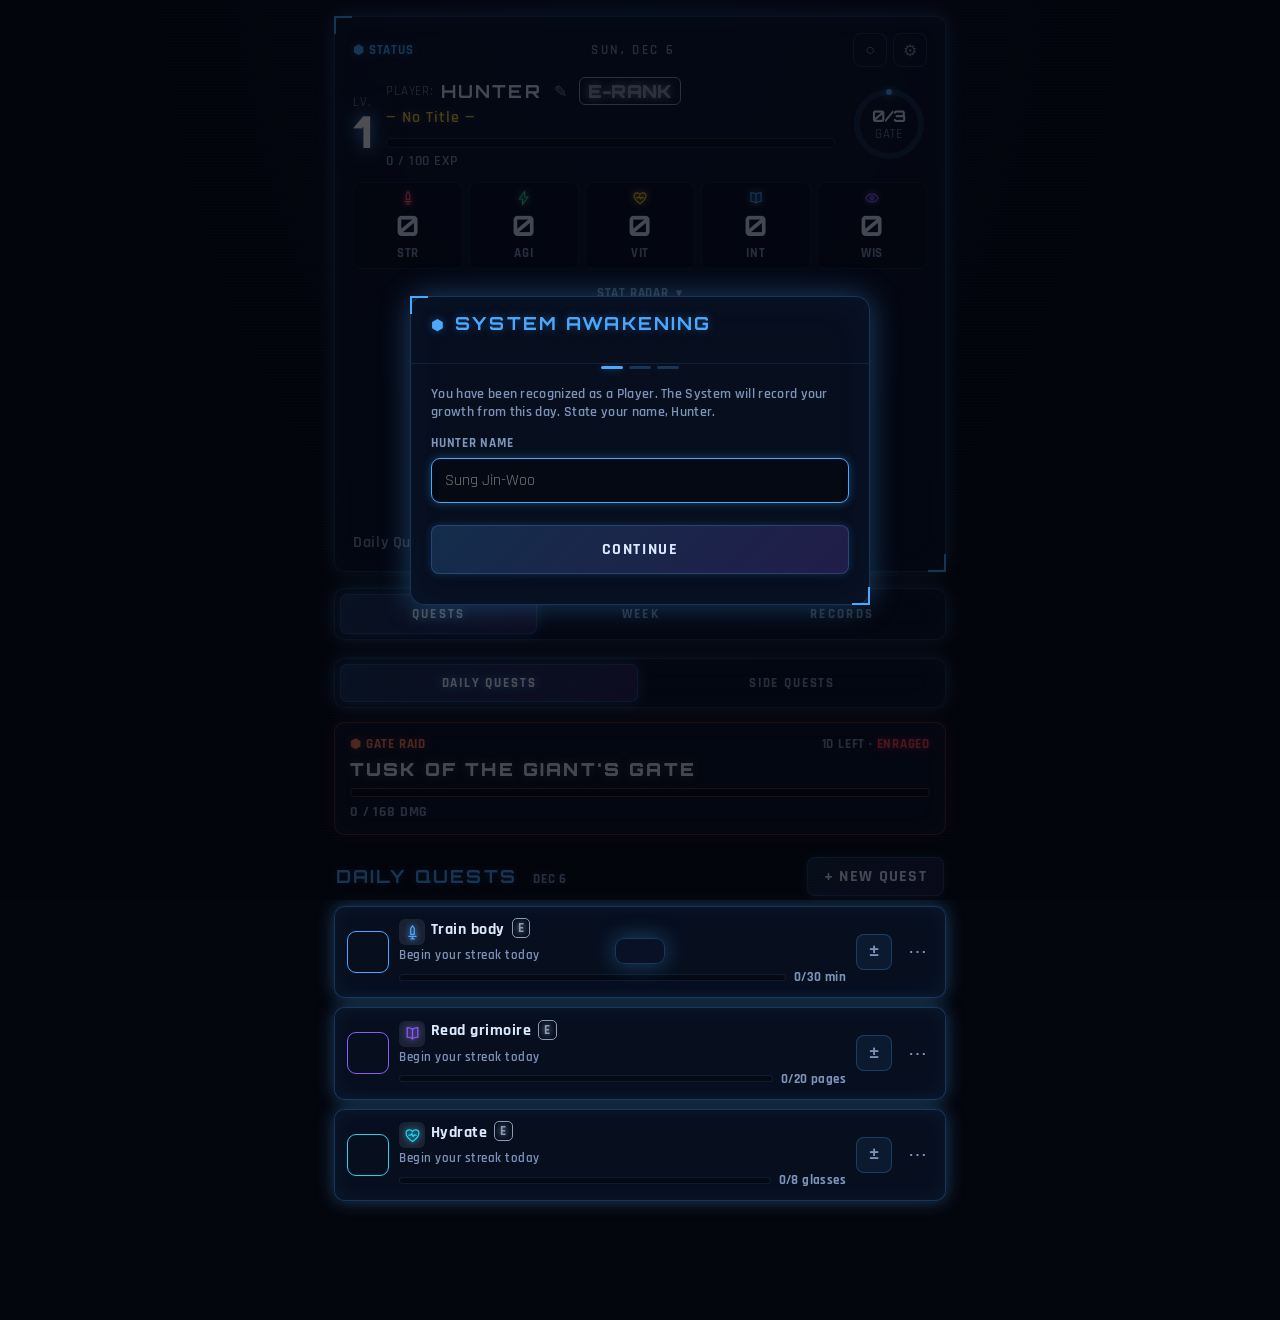
==== commit cbf6509a: "Replace 31 ad-hoc font sizes with a seven-step scale; fix iOS safe areas The text was hard to read, " ====
--- a/index.html
+++ b/index.html
@@ -4,6 +4,8 @@
 <meta charset="UTF-8">
 <meta name="viewport" content="width=device-width, initial-scale=1, viewport-fit=cover">
 <meta name="theme-color" content="#04060d">
+<meta name="apple-mobile-web-app-capable" content="yes">
+<meta name="apple-mobile-web-app-status-bar-style" content="black-translucent">
 <title>ARISE — Daily Quest System</title>
 <link rel="preconnect" href="https://fonts.googleapis.com">
 <link rel="preconnect" href="https://fonts.gstatic.com" crossorigin>
--- a/style.css
+++ b/style.css
@@ -14,9 +14,27 @@
     --radius:10px;
     --font-head:"Orbitron","Segoe UI",system-ui,sans-serif;
     --font-body:"Rajdhani","Segoe UI",system-ui,sans-serif;
+
+    /* Type scale — seven steps, floor 13px. Replaces 31 ad-hoc sizes, 51 of which
+       sat below 13px. Orbitron is a display face: it renders at --fs-lg and above
+       only, never for UI text. */
+    --fs-xs:      .8125rem;   /* 13px — stat labels, tags, chips, meta, counts */
+    --fs-sm:      .875rem;    /* 14px — secondary text, notes, dates, hints     */
+    --fs-base:    1rem;       /* 16px — quest titles, body, list text           */
+    --fs-lg:      1.125rem;   /* 18px — section headings, boss name             */
+    --fs-xl:      1.375rem;   /* 22px — panel titles                            */
+    --fs-2xl:     1.75rem;    /* 28px — stat numbers, EXP figures               */
+    --fs-display: 2.75rem;    /* 44px — level number                            */
+
+    /* Caps need tracking; the old values (up to .25em) destroyed word shapes at
+       small sizes, which is what made the text hard to read. */
+    --tr-caps-sm: .06em;
+    --tr-caps-lg: .12em;
   }
   *{box-sizing:border-box;margin:0;padding:0;-webkit-tap-highlight-color:transparent}
-  html{font-size:16px}
+  /* 100%, not a hard 16px: the whole scale is in rem, so this is what lets a
+     browser-level default-font-size preference reach the app at all. */
+  html{font-size:100%;-webkit-text-size-adjust:100%}
   body{
     font-family:var(--font-body);
     background:radial-gradient(ellipse at 50% -10%, #0b1430 0%, var(--bg) 55%) fixed, var(--bg);
@@ -26,7 +44,16 @@
     position:fixed;inset:0;pointer-events:none;z-index:1;
     background:repeating-linear-gradient(0deg, rgba(120,180,255,.03) 0 1px, transparent 1px 3px);
   }
-  .app{max-width:640px;margin:0 auto;padding:0 14px 110px;position:relative;z-index:2}
+  /* index.html sets viewport-fit=cover, which extends the page under the Dynamic
+     Island and the home indicator. Every edge-anchored element has to pay the
+     insets back or content sits underneath them. */
+  .app{
+    max-width:640px;margin:0 auto;position:relative;z-index:2;
+    padding-top:env(safe-area-inset-top);
+    padding-left:max(14px, env(safe-area-inset-left));
+    padding-right:max(14px, env(safe-area-inset-right));
+    padding-bottom:calc(110px + env(safe-area-inset-bottom));
+  }
 
   /* ============ panel recipe ============ */
   .panel{
@@ -52,7 +79,7 @@
   .status-win::after{bottom:-1px;right:-1px;border-bottom:2px solid var(--sys);border-right:2px solid var(--sys)}
   .status-top{display:flex;justify-content:space-between;align-items:center;margin-bottom:10px}
   .sys-tag{
-    font-family:var(--font-head);font-size:.68rem;letter-spacing:.35em;color:var(--sys);
+    font-family:var(--font-body);font-size:var(--fs-xs);letter-spacing:var(--tr-caps-sm);color:var(--sys);
     text-shadow:0 0 8px var(--sys-glow);font-weight:700;
   }
   .icon-btn{
@@ -62,25 +89,25 @@
   .icon-btn:hover{border-color:var(--sys);color:var(--ink)}
   .status-main{display:flex;align-items:center;gap:16px}
   .lv-block{text-align:center;flex-shrink:0}
-  .lv-label{font-family:var(--font-head);font-size:.65rem;letter-spacing:.25em;color:var(--ink-soft);display:block}
+  .lv-label{font-family:var(--font-body);font-size:var(--fs-xs);letter-spacing:var(--tr-caps-sm);color:var(--ink-soft);display:block}
   .lv-num{
-    font-family:var(--font-head);font-weight:900;font-size:2.6rem;line-height:1;
+    font-family:var(--font-head);font-weight:900;font-size:var(--fs-display);line-height:1;
     color:#fff;text-shadow:0 0 16px var(--sys),0 0 36px var(--sys-glow);
   }
   .status-info{flex:1;min-width:0}
   .player-line{display:flex;align-items:center;gap:8px;flex-wrap:wrap}
-  .p-label{font-family:var(--font-head);font-size:.62rem;letter-spacing:.2em;color:var(--ink-soft)}
-  .p-name{font-family:var(--font-head);font-weight:700;font-size:.95rem;text-transform:uppercase;letter-spacing:.08em}
-  .edit-name{border:0;background:transparent;color:var(--ink-soft);cursor:pointer;font-size:.85rem;padding:2px 4px}
+  .p-label{font-family:var(--font-body);font-size:var(--fs-xs);letter-spacing:var(--tr-caps-sm);color:var(--ink-soft)}
+  .p-name{font-family:var(--font-head);font-weight:700;font-size:var(--fs-lg);text-transform:uppercase;letter-spacing:var(--tr-caps-lg)}
+  .edit-name{border:0;background:transparent;color:var(--ink-soft);cursor:pointer;font-size:var(--fs-base);padding:2px 4px}
   .edit-name:hover{color:var(--sys)}
   .rank-badge{
-    font-family:var(--font-head);font-weight:900;font-size:.8rem;
+    font-family:var(--font-head);font-weight:900;font-size:var(--fs-lg);
     border:1px solid currentColor;border-radius:6px;padding:2px 8px;
     text-shadow:0 0 8px currentColor;
   }
   .title-line{
     border:0;background:transparent;color:var(--gold);font-family:var(--font-body);
-    font-weight:600;font-size:.85rem;cursor:pointer;padding:2px 0;letter-spacing:.06em;
+    font-weight:600;font-size:var(--fs-base);cursor:pointer;padding:2px 0;letter-spacing:.06em;
     text-shadow:0 0 10px rgba(245,197,66,.4);display:block;
   }
   .title-line:disabled{color:var(--ink-soft);text-shadow:none;cursor:default}
@@ -93,21 +120,22 @@
     background:linear-gradient(90deg,var(--sys),var(--violet));
     box-shadow:0 0 10px var(--sys-glow);transition:width .5s cubic-bezier(.22,1,.36,1);
   }
-  .exp-text{font-size:.75rem;color:var(--ink-soft);margin-top:4px;font-weight:600;letter-spacing:.06em}
+  .exp-text{font-size:var(--fs-sm);color:var(--ink-soft);margin-top:4px;font-weight:600;letter-spacing:.06em}
   .ring-wrap{position:relative;width:76px;height:76px;flex-shrink:0}
   .ring-wrap svg{transform:rotate(-90deg)}
   .ring-bg{stroke:rgba(74,168,255,.15)}
   .ring-fg{stroke:var(--sys);stroke-linecap:round;filter:drop-shadow(0 0 5px var(--sys));transition:stroke-dashoffset .5s cubic-bezier(.22,1,.36,1)}
   .ring-label{position:absolute;inset:0;display:flex;flex-direction:column;align-items:center;justify-content:center;font-family:var(--font-head)}
-  .ring-label b{font-size:.9rem;font-weight:700}
-  .ring-label span{font-size:.5rem;letter-spacing:.15em;color:var(--ink-soft)}
-  .head-sub{margin-top:12px;font-size:.85rem;color:var(--ink-soft);font-weight:600;letter-spacing:.04em}
-  .date-line{font-size:.72rem;color:var(--ink-soft);letter-spacing:.2em;text-transform:uppercase;font-weight:600}
+  .ring-label b{font-size:var(--fs-base);font-weight:700}
+  /* font-family comes from .ring-label above, so the eviction has to be explicit */
+  .ring-label span{font-size:var(--fs-xs);letter-spacing:var(--tr-caps-sm);color:var(--ink-soft);font-family:var(--font-body)}
+  .head-sub{margin-top:12px;font-size:var(--fs-base);color:var(--ink-soft);font-weight:600;letter-spacing:.04em}
+  .date-line{font-size:var(--fs-xs);color:var(--ink-soft);letter-spacing:.2em;text-transform:uppercase;font-weight:600}
 
   /* ============ tabs ============ */
   .tabs{display:flex;gap:6px;margin:16px 0 18px;padding:5px}
   .tabs button{
-    flex:1;border:0;background:transparent;font-family:var(--font-head);font-size:.72rem;
+    flex:1;border:0;background:transparent;font-family:var(--font-body);font-size:var(--fs-xs);
     font-weight:700;letter-spacing:.18em;padding:11px 0;border-radius:7px;
     color:var(--ink-soft);cursor:pointer;transition:all .2s;
   }
@@ -120,13 +148,13 @@
   /* ============ sections ============ */
   .section-head{display:flex;align-items:center;justify-content:space-between;margin:22px 2px 10px}
   .section-head h2{
-    font-family:var(--font-head);font-size:.8rem;font-weight:700;letter-spacing:.25em;
+    font-family:var(--font-head);font-size:var(--fs-lg);font-weight:700;letter-spacing:var(--tr-caps-lg);
     color:var(--sys);text-shadow:0 0 10px var(--sys-glow);
   }
   .pill-btn{
     border:1px solid var(--line);background:linear-gradient(135deg,rgba(74,168,255,.2),rgba(139,92,246,.2));
     color:var(--ink);font-family:var(--font-body);font-weight:700;letter-spacing:.08em;
-    padding:8px 16px;border-radius:8px;cursor:pointer;font-size:.82rem;
+    padding:8px 16px;border-radius:8px;cursor:pointer;font-size:var(--fs-base);
     box-shadow:0 0 10px rgba(74,168,255,.2);transition:transform .15s;
   }
   .pill-btn:active{transform:scale(.94)}
@@ -165,20 +193,20 @@
   .done > .check path{stroke-dashoffset:0}
   @keyframes pop{0%{transform:scale(.7)}55%{transform:scale(1.15)}100%{transform:scale(1)}}
   .quest-info{flex:1;min-width:0}
-  .quest-name{font-weight:700;font-size:1rem;letter-spacing:.03em}
+  .quest-name{font-weight:700;font-size:var(--fs-base);letter-spacing:.03em}
   .quest.done .quest-name{opacity:.55}
   .q-emoji{
     display:inline-flex;align-items:center;justify-content:center;
     background:rgba(219,233,255,.09);border-radius:6px;padding:1px 4px;margin-right:4px;
   }
-  .quest-meta{font-size:.75rem;color:var(--ink-soft);margin-top:2px;font-weight:600;letter-spacing:.04em}
+  .quest-meta{font-size:var(--fs-xs);color:var(--ink-soft);margin-top:2px;font-weight:600;letter-spacing:.04em}
   .streak-hot{color:var(--gold);text-shadow:0 0 8px rgba(245,197,66,.35)}
-  .clear-tag{color:var(--sys);font-family:var(--font-head);font-size:.62rem;letter-spacing:.2em;text-shadow:0 0 8px var(--sys-glow)}
+  .clear-tag{color:var(--sys);font-family:var(--font-body);font-size:var(--fs-xs);letter-spacing:var(--tr-caps-sm);text-shadow:0 0 8px var(--sys-glow)}
   .q-progress{display:flex;align-items:center;gap:8px;margin-top:6px}
   .q-bar{flex:1;height:7px;border:1px solid var(--line-dim);border-radius:4px;background:rgba(0,0,0,.35);overflow:hidden}
   .q-bar i{display:block;height:100%;background:linear-gradient(90deg,var(--hc,var(--sys)),var(--violet));box-shadow:0 0 8px var(--hc,var(--sys));transition:width .3s;border-radius:3px}
   .quest.done .q-bar i{background:linear-gradient(90deg,var(--gold),#ffdf85);box-shadow:0 0 8px var(--gold)}
-  .q-count{font-size:.72rem;font-weight:700;color:var(--ink-soft);white-space:nowrap;letter-spacing:.03em}
+  .q-count{font-size:var(--fs-xs);font-weight:700;color:var(--ink-soft);white-space:nowrap;letter-spacing:.03em}
   .steppers{display:flex;flex-direction:column;gap:5px;flex-shrink:0}
   .step{
     width:34px;height:26px;border-radius:7px;border:1px solid var(--line);
@@ -191,13 +219,13 @@
     cursor:pointer;padding:6px;border-radius:8px;line-height:1;flex-shrink:0;
   }
   .more-btn:hover{color:var(--sys)}
-  .rem-dot{font-size:.68rem;color:var(--violet)}
+  .rem-dot{font-size:var(--fs-xs);color:var(--violet)}
 
   /* ============ side quests ============ */
   .todo .check{width:32px;height:32px;border-radius:8px;border-color:var(--violet)}
   .todo .check svg{width:16px;height:16px}
   .todo.done > .check{background:var(--violet);box-shadow:0 0 12px var(--violet)}
-  .todo-text{flex:1;font-weight:600;font-size:.95rem}
+  .todo-text{flex:1;font-weight:600;font-size:var(--fs-base)}
   .todo.done .todo-text{text-decoration:line-through;opacity:.45}
   .del-btn{border:0;background:transparent;color:var(--ink-soft);font-size:1rem;cursor:pointer;padding:6px;border-radius:8px}
   .del-btn:hover{color:var(--danger)}
@@ -211,11 +239,11 @@
   /* ============ week view ============ */
   .week-card{padding:14px;margin-bottom:12px;animation:slideIn .3s backwards}
   .week-card-head{display:flex;justify-content:space-between;align-items:center;margin-bottom:12px}
-  .week-card-head .quest-name{font-size:.92rem}
-  .week-pct{font-size:.72rem;font-weight:700;color:var(--ink-soft);letter-spacing:.06em}
+  .week-card-head .quest-name{font-size:var(--fs-base)}
+  .week-pct{font-size:var(--fs-xs);font-weight:700;color:var(--ink-soft);letter-spacing:.06em}
   .week-days{display:grid;grid-template-columns:repeat(7,1fr);gap:6px}
   .day-col{display:flex;flex-direction:column;align-items:center;gap:5px}
-  .day-letter{font-size:.62rem;font-weight:700;color:var(--ink-soft);font-family:var(--font-head)}
+  .day-letter{font-size:var(--fs-xs);font-weight:700;color:var(--ink-soft);font-family:var(--font-body)}
   .day-dot{
     width:100%;aspect-ratio:1;max-width:44px;border-radius:8px;cursor:pointer;
     border:1px solid var(--line-dim);background:rgba(0,0,0,.3);transition:all .2s;
@@ -226,28 +254,28 @@
   .day-dot.on .fill{display:none}
   .day-dot.today-dot{outline:1.5px solid var(--hc,var(--sys));outline-offset:2px}
   .day-dot.future{opacity:.25;cursor:default}
-  .grace-note{text-align:center;font-size:.76rem;color:var(--ink-soft);font-weight:600;margin-top:16px;letter-spacing:.04em}
+  .grace-note{text-align:center;font-size:var(--fs-sm);color:var(--ink-soft);font-weight:600;margin-top:16px;letter-spacing:.04em}
 
   /* ============ records ============ */
   .month-nav{display:flex;align-items:center;justify-content:space-between;margin-bottom:14px}
-  .month-nav h3{font-family:var(--font-head);font-size:.9rem;font-weight:700;letter-spacing:.15em}
+  .month-nav h3{font-family:var(--font-head);font-size:var(--fs-lg);font-weight:700;letter-spacing:var(--tr-caps-lg)}
   .month-nav button{
     border:1px solid var(--line);background:rgba(74,168,255,.08);width:38px;height:38px;
     border-radius:9px;font-size:1.1rem;cursor:pointer;color:var(--ink);font-weight:700;
   }
   .month-grid{display:grid;grid-template-columns:repeat(7,1fr);gap:5px;padding:14px}
-  .month-grid .dow{text-align:center;font-size:.6rem;font-weight:700;color:var(--ink-soft);padding-bottom:4px;font-family:var(--font-head);letter-spacing:.1em}
+  .month-grid .dow{text-align:center;font-size:var(--fs-xs);font-weight:700;color:var(--ink-soft);padding-bottom:4px;font-family:var(--font-body);letter-spacing:var(--tr-caps-sm)}
   .m-day{
     aspect-ratio:1;border-radius:7px;display:flex;align-items:center;justify-content:center;
-    font-size:.72rem;font-weight:700;background:rgba(74,168,255,.05);color:var(--ink-soft);
+    font-size:var(--fs-xs);font-weight:700;background:rgba(74,168,255,.05);color:var(--ink-soft);
     border:1px solid transparent;cursor:pointer;font-family:var(--font-body);
   }
   button.m-day:hover{border-color:var(--sys)}
   .m-day.future{opacity:.3;cursor:default}
   .m-day.is-today{outline:1.5px solid var(--sys);outline-offset:1px}
-  .legend{display:flex;align-items:center;gap:6px;justify-content:center;margin-top:14px;font-size:.72rem;color:var(--ink-soft);font-weight:600}
+  .legend{display:flex;align-items:center;gap:6px;justify-content:center;margin-top:14px;font-size:var(--fs-xs);color:var(--ink-soft);font-weight:600}
   .legend i{width:14px;height:14px;border-radius:4px;display:inline-block}
-  .records-hint{text-align:center;font-size:.76rem;color:var(--ink-soft);font-weight:600;margin-top:10px;letter-spacing:.04em}
+  .records-hint{text-align:center;font-size:var(--fs-sm);color:var(--ink-soft);font-weight:600;margin-top:10px;letter-spacing:.04em}
 
   /* ============ modal sheets ============ */
   .overlay{
@@ -304,10 +332,10 @@
     .sheet-notch{display:none}
   }
   .sheet h3{
-    font-family:var(--font-head);font-size:.85rem;font-weight:700;letter-spacing:.25em;
+    font-family:var(--font-head);font-size:var(--fs-lg);font-weight:700;letter-spacing:var(--tr-caps-lg);
     margin-bottom:16px;color:var(--sys);text-shadow:0 0 10px var(--sys-glow);
   }
-  .sheet label{display:block;font-size:.68rem;font-weight:700;color:var(--ink-soft);margin:14px 0 7px;text-transform:uppercase;letter-spacing:.15em;font-family:var(--font-head)}
+  .sheet label{display:block;font-size:var(--fs-xs);font-weight:700;color:var(--ink-soft);margin:14px 0 7px;text-transform:uppercase;letter-spacing:var(--tr-caps-sm);font-family:var(--font-body)}
   .sheet input[type=text],.sheet input[type=number],.sheet input[type=time],.sheet input[type=password],.sheet select{
     width:100%;border:1px solid var(--line);border-radius:9px;padding:11px 13px;
     font:inherit;color:var(--ink);outline:none;background:rgba(0,0,0,.35);
@@ -326,10 +354,10 @@
   .field-row > div{flex:1}
   .toggle-row{display:flex;align-items:center;gap:10px;margin-top:14px}
   .toggle-row input[type=checkbox]{width:18px;height:18px;accent-color:var(--sys)}
-  .toggle-row span{font-weight:600;font-size:.9rem}
-  .sheet-note{font-size:.75rem;color:var(--ink-soft);margin-top:8px;font-weight:600}
+  .toggle-row span{font-weight:600;font-size:var(--fs-base)}
+  .sheet-note{font-size:var(--fs-sm);color:var(--ink-soft);margin-top:8px;font-weight:600}
   .sheet-actions{display:flex;gap:10px;margin-top:22px}
-  .sheet-actions .pill-btn{flex:1;padding:13px 0;font-size:.92rem;letter-spacing:.1em}
+  .sheet-actions .pill-btn{flex:1;padding:13px 0;font-size:var(--fs-base);letter-spacing:.1em}
 
   /* ============ first-run onboarding ============ */
   .ob-dots{display:flex;gap:6px;justify-content:center;margin:0 0 16px}
@@ -342,12 +370,12 @@
   .ob-quests li{
     display:flex;align-items:center;gap:9px;padding:11px 12px;
     border:1px solid var(--line-dim);border-radius:10px;background:rgba(0,0,0,.22);
-    font-size:.9rem;font-weight:600;
-  }
-  .ob-q-meta{margin-left:auto;font-size:.7rem;color:var(--ink-soft);letter-spacing:.06em;white-space:nowrap}
+    font-size:var(--fs-base);font-weight:600;
+  }
+  .ob-q-meta{margin-left:auto;font-size:var(--fs-xs);color:var(--ink-soft);letter-spacing:.06em;white-space:nowrap}
   .ob-rules{list-style:none;display:flex;flex-direction:column;gap:12px;margin-top:14px}
   .ob-rules li{
-    position:relative;padding-left:18px;font-size:.86rem;color:var(--ink-soft);line-height:1.55;
+    position:relative;padding-left:18px;font-size:var(--fs-sm);color:var(--ink-soft);line-height:1.55;
   }
   .ob-rules li::before{content:"▸";position:absolute;left:0;top:0;color:var(--sys)}
   .ob-rules b{color:var(--ink);font-weight:700}
@@ -361,9 +389,9 @@
   /* day editor rows */
   .de-row{display:flex;align-items:center;gap:10px;padding:10px 4px;border-bottom:1px solid var(--line-dim)}
   .de-row:last-of-type{border-bottom:0}
-  .de-row .quest-name{font-size:.92rem;flex:1;min-width:0}
+  .de-row .quest-name{font-size:var(--fs-base);flex:1;min-width:0}
   .de-steppers{display:flex;align-items:center;gap:8px}
-  .de-count{font-size:.78rem;font-weight:700;color:var(--ink-soft);min-width:64px;text-align:center}
+  .de-count{font-size:var(--fs-sm);font-weight:700;color:var(--ink-soft);min-width:64px;text-align:center}
 
   /* title picker */
   .title-opt{
@@ -388,7 +416,7 @@
   }
   .lvl-overlay.show .lvl-word{animation:glitch 1.4s infinite}
   .lvl-nums{
-    font-family:var(--font-head);font-weight:700;font-size:1.2rem;color:var(--gold);
+    font-family:var(--font-head);font-weight:700;font-size:var(--fs-xl);color:var(--gold);
     text-align:center;margin-top:14px;letter-spacing:.2em;text-shadow:0 0 14px rgba(245,197,66,.6);
   }
   @keyframes glitch{
@@ -401,9 +429,10 @@
   /* ============ banners ============ */
   .warn-banner{
     position:fixed;top:0;left:0;right:0;z-index:80;display:none;
-    align-items:center;gap:12px;justify-content:center;padding:13px 44px 13px 16px;
+    align-items:center;gap:12px;justify-content:center;
+    padding:calc(13px + env(safe-area-inset-top)) 44px 13px 16px;
     background:rgba(40,4,10,.92);border-bottom:1px solid var(--danger);
-    color:#ffb3ba;font-weight:700;letter-spacing:.05em;font-size:.85rem;
+    color:#ffb3ba;font-weight:700;letter-spacing:.05em;font-size:var(--fs-base);
     box-shadow:0 0 26px rgba(255,59,78,.4);animation:pulse 1.6s infinite;
   }
   .warn-banner.show{display:flex}
@@ -412,19 +441,19 @@
     position:absolute;right:10px;border:0;background:transparent;color:#ffb3ba;
     font-size:1rem;cursor:pointer;padding:6px;
   }
-  .alert-stack{position:fixed;top:12px;left:50%;transform:translateX(-50%);z-index:85;width:min(92vw,480px);display:flex;flex-direction:column;gap:8px}
+  .alert-stack{position:fixed;top:calc(12px + env(safe-area-inset-top));left:50%;transform:translateX(-50%);z-index:85;width:min(92vw,480px);display:flex;flex-direction:column;gap:8px}
   .sys-alert{
     border:1px solid var(--line);background:rgba(9,18,38,.95);border-radius:9px;
-    padding:12px 16px;font-weight:600;font-size:.86rem;letter-spacing:.04em;
+    padding:12px 16px;font-weight:600;font-size:var(--fs-sm);letter-spacing:.04em;
     box-shadow:0 0 20px var(--sys-glow);animation:materialize .3s;
   }
-  .sys-alert b{color:var(--sys);font-family:var(--font-head);font-size:.68rem;letter-spacing:.2em;display:block;margin-bottom:3px}
+  .sys-alert b{color:var(--sys);font-family:var(--font-body);font-size:var(--fs-xs);letter-spacing:var(--tr-caps-sm);display:block;margin-bottom:3px}
 
   .toast{
-    position:fixed;left:50%;bottom:26px;transform:translateX(-50%) translateY(90px);
+    position:fixed;left:50%;bottom:calc(26px + env(safe-area-inset-bottom));transform:translateX(-50%) translateY(90px);
     background:rgba(9,18,38,.95);border:1px solid var(--line);color:var(--ink);
     font-weight:700;padding:12px 24px;border-radius:9px;letter-spacing:.06em;
-    box-shadow:0 0 22px var(--sys-glow);z-index:88;font-size:.88rem;
+    box-shadow:0 0 22px var(--sys-glow);z-index:88;font-size:var(--fs-base);
     transition:transform .35s cubic-bezier(.22,1.4,.36,1);white-space:nowrap;max-width:94vw;overflow:hidden;text-overflow:ellipsis;
   }
   .toast.show{transform:translateX(-50%) translateY(0)}
@@ -449,8 +478,8 @@
     padding:7px 2px;border:1px solid var(--line-dim);border-radius:8px;background:rgba(0,0,0,.25);
   }
   .stat-cell svg{width:16px;height:16px;filter:drop-shadow(0 0 3px currentColor)}
-  .stat-cell b{font-family:var(--font-head);font-size:.82rem;color:var(--ink)}
-  .stat-cell span{font-size:.52rem;letter-spacing:.16em;color:var(--ink-soft);font-family:var(--font-head);font-weight:700}
+  .stat-cell b{font-family:var(--font-head);font-size:var(--fs-2xl);color:var(--ink)}
+  .stat-cell span{font-size:var(--fs-xs);letter-spacing:var(--tr-caps-sm);color:var(--ink-soft);font-family:var(--font-body);font-weight:700}
   .stat-picker{display:flex;gap:8px}
   .stat-opt{
     flex:1;display:flex;flex-direction:column;align-items:center;gap:4px;
@@ -458,7 +487,7 @@
     background:rgba(219,233,255,.05);cursor:pointer;transition:all .15s;
   }
   .stat-opt svg{width:20px;height:20px}
-  .stat-opt span{font-family:var(--font-head);font-size:.58rem;letter-spacing:.12em;font-weight:700;color:var(--ink-soft)}
+  .stat-opt span{font-family:var(--font-body);font-size:var(--fs-xs);letter-spacing:var(--tr-caps-sm);font-weight:700;color:var(--ink-soft)}
   .stat-opt.sel{
     border-color:currentColor;background:rgba(74,168,255,.12);
     box-shadow:0 0 10px currentColor;transform:scale(1.05);
@@ -480,7 +509,7 @@
   }
   .amount-input::-webkit-outer-spin-button,.amount-input::-webkit-inner-spin-button{-webkit-appearance:none;margin:0}
   .amount-input:focus{border-color:var(--sys);box-shadow:0 0 8px var(--sys-glow)}
-  .amount-unit{font-size:.72rem;color:var(--ink-soft);font-weight:700}
+  .amount-unit{font-size:var(--fs-xs);color:var(--ink-soft);font-weight:700}
 
   /* ============ daily side quests ============ */
   .daily-btn{
@@ -489,7 +518,7 @@
   }
   .daily-btn.on{color:var(--sys);text-shadow:0 0 8px var(--sys-glow)}
   .daily-tag{
-    font-family:var(--font-head);font-size:.5rem;letter-spacing:.18em;color:var(--sys);
+    font-family:var(--font-body);font-size:var(--fs-xs);letter-spacing:var(--tr-caps-sm);color:var(--sys);
     border:1px solid var(--line);border-radius:4px;padding:1px 5px;margin-left:7px;
     vertical-align:1.5px;white-space:nowrap;
   }
@@ -499,10 +528,11 @@
   .streak-hot.s3{color:#ff5c3b;text-shadow:0 0 12px rgba(255,92,59,.75);font-weight:700}
 
   /* ============ dates ============ */
-  .head-date{font-size:.66rem;color:var(--ink-soft);letter-spacing:.14em;margin-left:8px}
-  .day-num{font-size:.6rem;color:var(--ink-soft);font-weight:600;margin-top:-3px}
+  /* inherits Orbitron from .section-head h2 — evict it explicitly */
+  .head-date{font-size:var(--fs-xs);color:var(--ink-soft);letter-spacing:var(--tr-caps-sm);margin-left:8px;font-family:var(--font-body)}
+  .day-num{font-size:var(--fs-xs);color:var(--ink-soft);font-weight:600;margin-top:-3px}
   .week-range{
-    font-family:var(--font-head);font-size:.7rem;font-weight:700;letter-spacing:.18em;
+    font-family:var(--font-body);font-size:var(--fs-xs);font-weight:700;letter-spacing:var(--tr-caps-sm);
     color:var(--ink-soft);margin:2px 2px 12px;text-align:right;
   }
 
@@ -523,17 +553,17 @@
 
   /* ============ settings hub ============ */
   .set-row{display:flex;align-items:center;justify-content:space-between;gap:12px}
-  .set-name{font-family:var(--font-head);font-weight:700;letter-spacing:.08em;text-transform:uppercase;font-size:.95rem}
-  .set-note-inline{font-size:.85rem;color:var(--ink-soft);font-weight:600}
+  .set-name{font-family:var(--font-head);font-weight:700;letter-spacing:var(--tr-caps-lg);text-transform:uppercase;font-size:var(--fs-base)}
+  .set-note-inline{font-size:var(--fs-sm);color:var(--ink-soft);font-weight:600}
   .set-grid{display:flex;gap:10px}
   .set-grid .pill-btn{flex:1;padding:12px 0}
-  .pill-btn.small{padding:8px 14px;font-size:.74rem}
+  .pill-btn.small{padding:8px 14px;font-size:var(--fs-sm)}
   .danger-btn.wide{width:100%}
 
   /* ============ stat radar ============ */
   .radar-toggle{
     width:100%;margin-top:10px;background:transparent;border:0;cursor:pointer;
-    font-family:var(--font-head);font-size:.6rem;font-weight:700;letter-spacing:.28em;
+    font-family:var(--font-body);font-size:var(--fs-xs);font-weight:700;letter-spacing:var(--tr-caps-sm);
     color:var(--ink-soft);display:flex;align-items:center;justify-content:center;gap:7px;padding:6px 0;
   }
   .radar-toggle:hover{color:var(--sys)}
@@ -548,20 +578,20 @@
   }
 
   /* ============ achievements gallery ============ */
-  .gal-sub{font-family:var(--font-head);font-size:.62rem;font-weight:700;letter-spacing:.22em;color:var(--ink-soft);margin:16px 0 10px}
+  .gal-sub{font-family:var(--font-body);font-size:var(--fs-xs);font-weight:700;letter-spacing:var(--tr-caps-sm);color:var(--ink-soft);margin:16px 0 10px}
   .title-opt{position:relative}
   .title-opt .t-name{display:block}
-  .title-opt .t-desc{display:block;font-size:.74rem;color:var(--ink-soft);margin-top:3px;letter-spacing:.03em}
+  .title-opt .t-desc{display:block;font-size:var(--fs-sm);color:var(--ink-soft);margin-top:3px;letter-spacing:.03em}
   .title-opt .t-worn{
     position:absolute;top:10px;right:12px;
-    font-family:var(--font-head);font-size:.52rem;font-weight:700;letter-spacing:.16em;
+    font-family:var(--font-body);font-size:var(--fs-xs);font-weight:700;letter-spacing:var(--tr-caps-sm);
     color:var(--gold);border:1px solid rgba(245,197,66,.4);border-radius:4px;padding:1px 6px;
   }
 
   /* ============ year heatmap ============ */
   .year-scroll{overflow-x:auto;padding:16px 14px}
   .yg-labels{display:flex;gap:2px;margin-bottom:5px}
-  .yg-labels span{flex:0 0 8px;width:8px;font-family:var(--font-head);font-size:.48rem;font-weight:700;color:var(--ink-soft);white-space:nowrap;overflow:visible;letter-spacing:.05em}
+  .yg-labels span{flex:0 0 8px;width:8px;font-family:var(--font-body);font-size:var(--fs-xs);font-weight:700;color:var(--ink-soft);white-space:nowrap;overflow:visible;letter-spacing:var(--tr-caps-sm)}
   .yg-cols{display:flex;gap:2px}
   .yg-col{display:flex;flex-direction:column;gap:2px}
   .yg-cell{display:block;width:8px;height:8px;border-radius:2px;background:rgba(74,168,255,.05)}
@@ -570,7 +600,7 @@
   /* ============ daily / side segments ============ */
   .seg-row{display:flex;gap:6px;padding:5px;margin-top:16px}
   .seg{
-    flex:1;border:0;background:transparent;font-family:var(--font-head);font-size:.68rem;
+    flex:1;border:0;background:transparent;font-family:var(--font-body);font-size:var(--fs-xs);
     font-weight:700;letter-spacing:.14em;padding:10px 0;border-radius:7px;
     color:var(--ink-soft);cursor:pointer;transition:all .2s;
     display:flex;align-items:center;justify-content:center;gap:7px;
@@ -581,7 +611,7 @@
     box-shadow:0 0 14px var(--sys-glow);
   }
   .seg-count{
-    font-family:var(--font-body);font-size:.7rem;font-weight:700;line-height:1;
+    font-family:var(--font-body);font-size:var(--fs-xs);font-weight:700;line-height:1;
     background:var(--violet);color:#fff;border-radius:9px;padding:2px 7px;
     box-shadow:0 0 8px rgba(139,92,246,.6);
   }
@@ -596,14 +626,14 @@
   .raid-panel.slain{border-color:rgba(245,197,66,.45);box-shadow:0 0 18px rgba(245,197,66,.2), inset 0 0 24px rgba(245,197,66,.06)}
   .raid-top{display:flex;justify-content:space-between;align-items:center;margin-bottom:6px}
   .raid-tag{
-    font-family:var(--font-head);font-size:.62rem;letter-spacing:.3em;font-weight:700;
+    font-family:var(--font-body);font-size:var(--fs-xs);letter-spacing:var(--tr-caps-sm);font-weight:700;
     color:#ff7a5c;text-shadow:0 0 8px rgba(255,92,59,.5);
   }
   .raid-panel.slain .raid-tag{color:var(--gold);text-shadow:0 0 8px rgba(245,197,66,.5)}
-  .raid-days{font-family:var(--font-head);font-size:.6rem;letter-spacing:.15em;color:var(--ink-soft);font-weight:700}
+  .raid-days{font-family:var(--font-body);font-size:var(--fs-xs);letter-spacing:var(--tr-caps-sm);color:var(--ink-soft);font-weight:700}
   .enrage-tag{color:var(--danger);text-shadow:0 0 8px rgba(255,59,78,.7);animation:pulse 1.6s infinite}
   .raid-name{
-    font-family:var(--font-head);font-weight:900;font-size:.92rem;letter-spacing:.08em;
+    font-family:var(--font-head);font-weight:900;font-size:var(--fs-lg);letter-spacing:var(--tr-caps-lg);
     margin-bottom:8px;text-shadow:0 0 10px rgba(255,122,92,.35);
   }
   .hp-bar{
@@ -615,7 +645,7 @@
     background:linear-gradient(90deg,#ff5c3b,#f5c542);
     box-shadow:0 0 10px rgba(255,92,59,.5);
   }
-  .raid-sub{font-size:.74rem;color:var(--ink-soft);font-weight:700;letter-spacing:.08em;margin-top:6px;font-family:var(--font-head)}
+  .raid-sub{font-size:var(--fs-sm);color:var(--ink-soft);font-weight:700;letter-spacing:var(--tr-caps-sm);margin-top:6px;font-family:var(--font-body)}
 
   /* ============ rune collection ============ */
   .rune-grid{display:grid;grid-template-columns:repeat(auto-fill,minmax(86px,1fr));gap:8px}
@@ -625,16 +655,16 @@
     padding:10px 4px;
   }
   .rune-cell svg{width:20px;height:20px;filter:drop-shadow(0 0 4px currentColor)}
-  .rune-cell span{font-family:var(--font-head);font-size:.56rem;letter-spacing:.1em;font-weight:700;color:var(--ink)}
+  .rune-cell span{font-family:var(--font-body);font-size:var(--fs-xs);letter-spacing:var(--tr-caps-sm);font-weight:700;color:var(--ink)}
   .rune-cell.dormant{opacity:.35;filter:grayscale(.7)}
 
   /* ============ quest mastery rank badge ============ */
   .m-rank{
-    font-family:var(--font-head);font-size:.6rem;font-weight:900;
+    font-family:var(--font-body);font-size:var(--fs-xs);font-weight:900;
     border:1px solid currentColor;border-radius:5px;padding:1px 5px;margin-left:7px;
     text-shadow:0 0 6px currentColor;vertical-align:1.5px;
   }
-  .week-bit{font-size:.72rem;color:var(--ink-soft);font-weight:700}
+  .week-bit{font-size:var(--fs-xs);color:var(--ink-soft);font-weight:700}
 
   /* ============ side quest editor ============ */
   .sheet textarea{
@@ -647,12 +677,12 @@
     flex:1;display:flex;flex-direction:column;align-items:center;gap:3px;
     padding:10px 4px;border-radius:9px;border:1px solid var(--line-dim);
     background:rgba(219,233,255,.05);cursor:pointer;transition:all .15s;
-    font-family:var(--font-head);font-size:.62rem;letter-spacing:.12em;font-weight:700;color:var(--ink-soft);
-  }
-  .diff-opt span{font-family:var(--font-body);font-size:.7rem;color:var(--ink-soft)}
+    font-family:var(--font-body);font-size:var(--fs-xs);letter-spacing:var(--tr-caps-sm);font-weight:700;color:var(--ink-soft);
+  }
+  .diff-opt span{font-family:var(--font-body);font-size:var(--fs-xs);color:var(--ink-soft)}
   .diff-opt.sel{border-color:var(--sys);background:rgba(74,168,255,.15);box-shadow:0 0 10px var(--sys-glow);color:var(--ink)}
   .diff-tag{
-    font-family:var(--font-head);font-size:.5rem;letter-spacing:.1em;font-weight:700;
+    font-family:var(--font-body);font-size:var(--fs-xs);letter-spacing:var(--tr-caps-sm);font-weight:700;
     border:1px solid var(--line);border-radius:4px;padding:1px 5px;margin-left:7px;vertical-align:1.5px;white-space:nowrap;
   }
   .diff-tag.normal{color:#34d399;border-color:rgba(52,211,153,.4)}
@@ -670,9 +700,9 @@
   .drag-live li.sortable{animation:none}
 
   @media (max-width:400px){
-    .stat-cell b{font-size:.74rem}
+    /* This block used to SHRINK the stat number and boss name on the smallest
+       screens — the phones that needed them largest. The scale handles it now. */
     .status-main{gap:10px}
-    .raid-name{font-size:.8rem}
   }
 
   @media (prefers-reduced-motion: reduce){
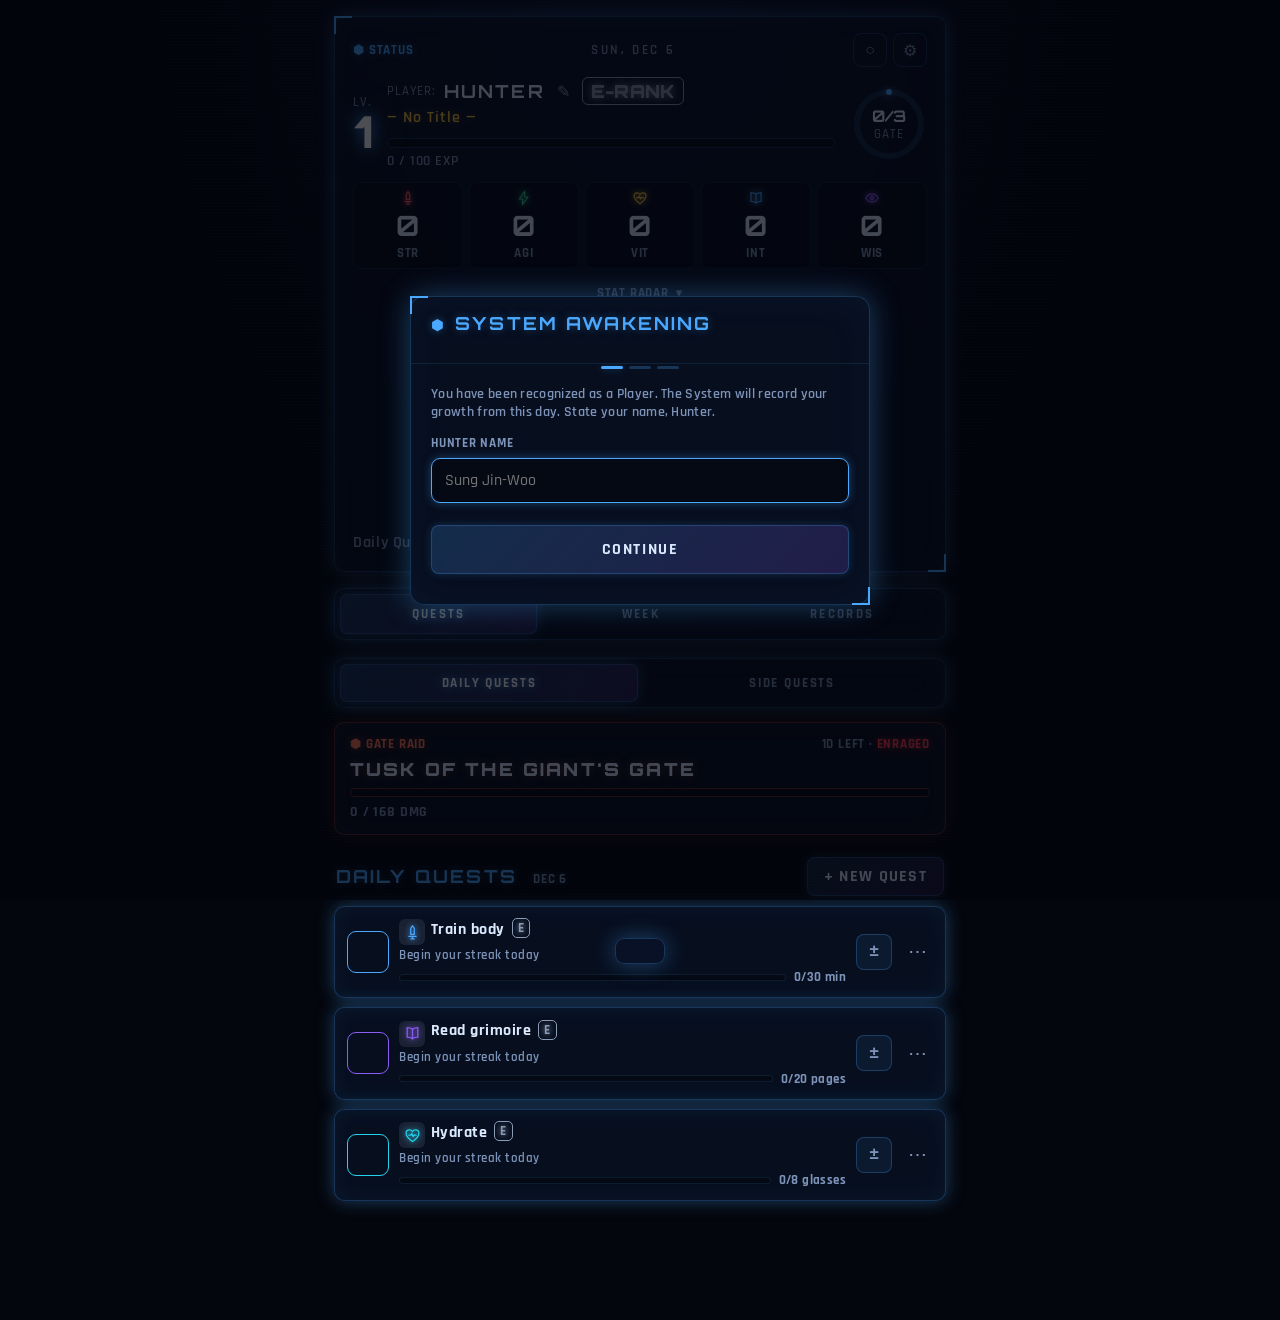
==== commit c84bab4e: "Self-host the webfonts so the identity survives offline Orbitron and Rajdhani were loading from font" ====
--- a/index.html
+++ b/index.html
@@ -7,9 +7,6 @@
 <meta name="apple-mobile-web-app-capable" content="yes">
 <meta name="apple-mobile-web-app-status-bar-style" content="black-translucent">
 <title>ARISE — Daily Quest System</title>
-<link rel="preconnect" href="https://fonts.googleapis.com">
-<link rel="preconnect" href="https://fonts.gstatic.com" crossorigin>
-<link href="https://fonts.googleapis.com/css2?family=Orbitron:wght@500;700;900&family=Rajdhani:wght@500;600;700&display=swap" rel="stylesheet">
 <link rel="stylesheet" href="style.css">
 <link rel="manifest" href="manifest.json">
 <link rel="icon" href="icons/icon.svg" type="image/svg+xml">
--- a/style.css
+++ b/style.css
@@ -1,3 +1,31 @@
+  /* ============ self-hosted type ============
+     These were loading from fonts.googleapis.com and were NOT in the service
+     worker's shell, so the whole visual identity fell back to Segoe UI the
+     moment the network went away. Local + cached, so the System looks like the
+     System on a plane. Latin subset, 56.9 KB total.
+     Orbitron ships as a variable font — one file covers 500..900. */
+  @font-face{
+    font-family:"Orbitron";
+    src:url("fonts/orbitron-var-latin.woff2") format("woff2-variations"),
+        url("fonts/orbitron-var-latin.woff2") format("woff2");
+    font-weight:500 900; font-style:normal; font-display:swap;
+  }
+  @font-face{
+    font-family:"Rajdhani";
+    src:url("fonts/rajdhani-500-latin.woff2") format("woff2");
+    font-weight:500; font-style:normal; font-display:swap;
+  }
+  @font-face{
+    font-family:"Rajdhani";
+    src:url("fonts/rajdhani-600-latin.woff2") format("woff2");
+    font-weight:600; font-style:normal; font-display:swap;
+  }
+  @font-face{
+    font-family:"Rajdhani";
+    src:url("fonts/rajdhani-700-latin.woff2") format("woff2");
+    font-weight:700; font-style:normal; font-display:swap;
+  }
+
   :root{
     --bg:#04060d;
     --panel:rgba(12,24,48,.55);
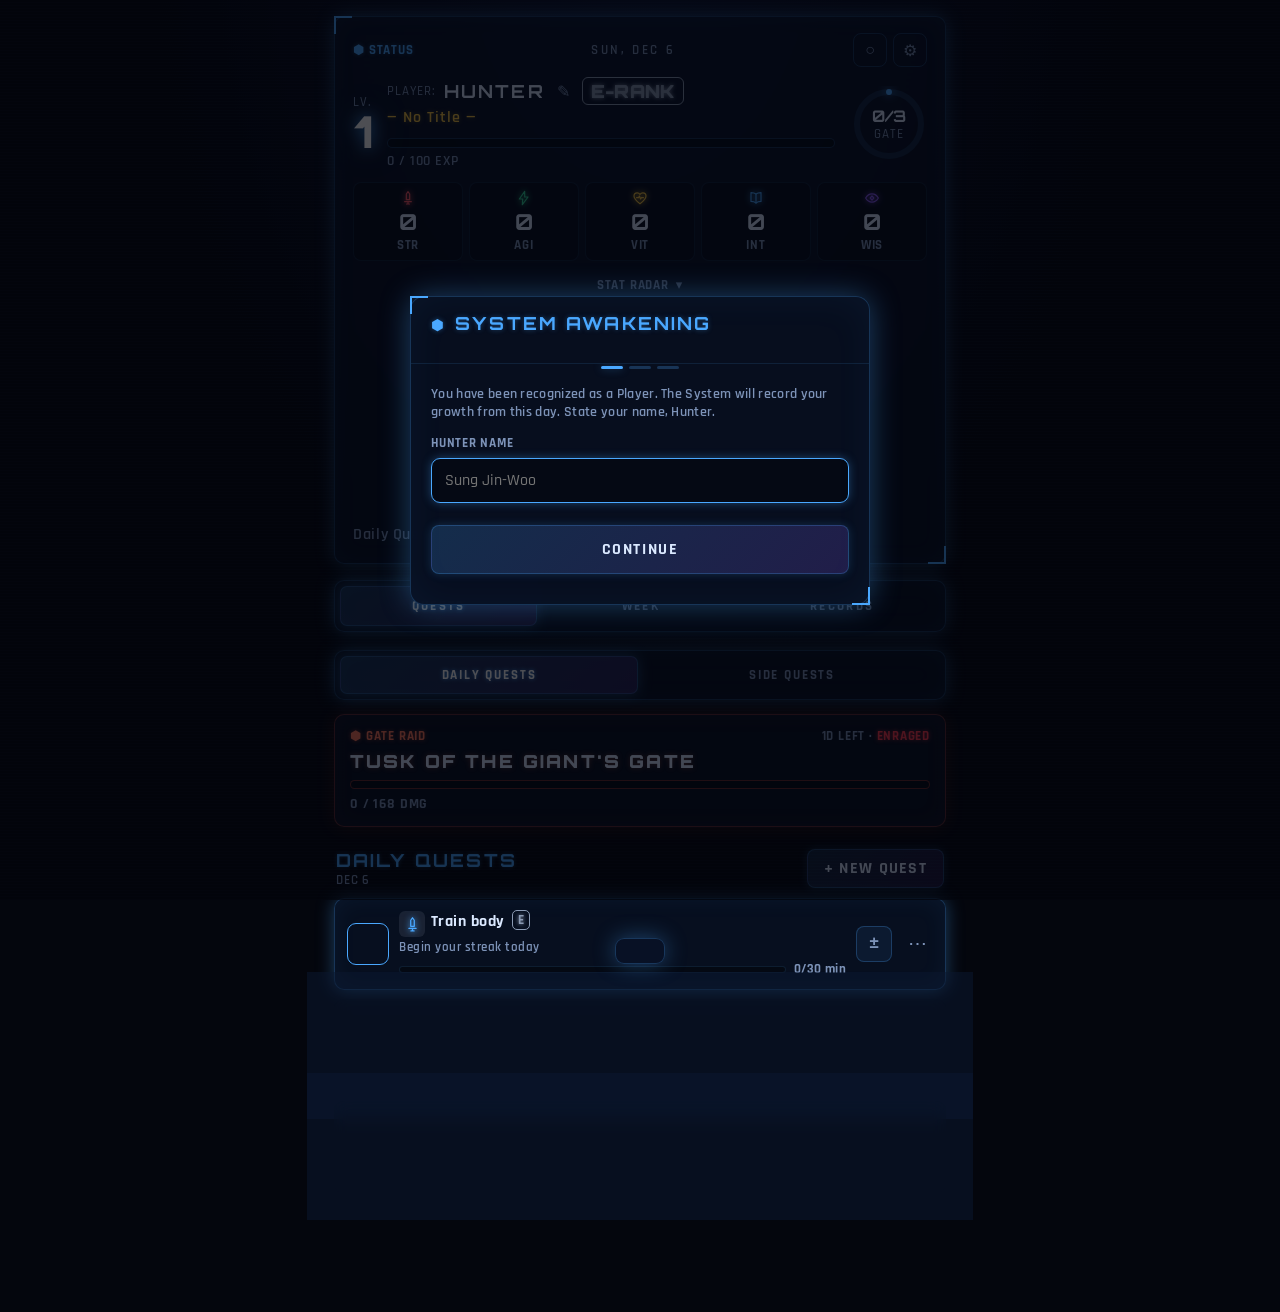
==== commit 5ab4e2d4: "Sharpen the type, rebalance the stat cell, stop the header date wrapping Three pieces of device feed" ====
--- a/index.html
+++ b/index.html
@@ -81,7 +81,10 @@
       <div id="seg-daily">
         <button class="raid-panel panel" id="raidPanel" hidden aria-label="Open gate raid details"></button>
         <div class="section-head">
-          <h2>DAILY QUESTS <span class="head-date" id="questsDate"></span></h2>
+          <div class="head-titles">
+            <h2>DAILY QUESTS</h2>
+            <span class="head-date" id="questsDate"></span>
+          </div>
           <button class="pill-btn" id="addQuestBtn">+ NEW QUEST</button>
         </div>
         <ul id="questList"></ul>
@@ -89,7 +92,9 @@
 
       <div id="seg-side" hidden>
         <div class="section-head">
-          <h2>SIDE QUESTS</h2>
+          <div class="head-titles">
+            <h2>SIDE QUESTS</h2>
+          </div>
           <button class="pill-btn" id="addTodoBtn">+ NEW SIDE QUEST</button>
         </div>
         <ul id="todoList"></ul>
--- a/style.css
+++ b/style.css
@@ -67,6 +67,12 @@
     font-family:var(--font-body);
     background:radial-gradient(ellipse at 50% -10%, #0b1430 0%, var(--bg) 55%) fixed, var(--bg);
     color:var(--ink);min-height:100vh;overflow-x:hidden;letter-spacing:.02em;
+    /* Light text on a near-black background: Apple's default subpixel
+       antialiasing thickens and softens the letterforms. Grayscale AA renders
+       them noticeably crisper, which is most of what "sharper" means here. */
+    -webkit-font-smoothing:antialiased;
+    -moz-osx-font-smoothing:grayscale;
+    text-rendering:optimizeLegibility;
   }
   .scanlines{
     position:fixed;inset:0;pointer-events:none;z-index:1;
@@ -108,7 +114,7 @@
   .status-top{display:flex;justify-content:space-between;align-items:center;margin-bottom:10px}
   .sys-tag{
     font-family:var(--font-body);font-size:var(--fs-xs);letter-spacing:var(--tr-caps-sm);color:var(--sys);
-    text-shadow:0 0 8px var(--sys-glow);font-weight:700;
+    text-shadow:0 0 4px var(--sys-glow);font-weight:700;
   }
   .icon-btn{
     border:1px solid var(--line);background:transparent;color:var(--ink-soft);
@@ -131,12 +137,12 @@
   .rank-badge{
     font-family:var(--font-head);font-weight:900;font-size:var(--fs-lg);
     border:1px solid currentColor;border-radius:6px;padding:2px 8px;
-    text-shadow:0 0 8px currentColor;
+    text-shadow:0 0 4px currentColor;
   }
   .title-line{
     border:0;background:transparent;color:var(--gold);font-family:var(--font-body);
     font-weight:600;font-size:var(--fs-base);cursor:pointer;padding:2px 0;letter-spacing:.06em;
-    text-shadow:0 0 10px rgba(245,197,66,.4);display:block;
+    text-shadow:0 0 5px rgba(245,197,66,.4);display:block;
   }
   .title-line:disabled{color:var(--ink-soft);text-shadow:none;cursor:default}
   .exp-bar{
@@ -169,15 +175,20 @@
   }
   .tabs button.active{
     background:linear-gradient(135deg,rgba(74,168,255,.25),rgba(139,92,246,.25));
-    color:#fff;border:1px solid var(--line);text-shadow:0 0 8px var(--sys);
+    color:#fff;border:1px solid var(--line);text-shadow:0 0 4px var(--sys);
     box-shadow:0 0 14px var(--sys-glow);
   }
 
   /* ============ sections ============ */
-  .section-head{display:flex;align-items:center;justify-content:space-between;margin:22px 2px 10px}
+  .section-head{display:flex;align-items:center;justify-content:space-between;gap:12px;margin:22px 2px 10px}
+  /* The date used to sit inline inside the h2. At 18px headings it no longer fit
+     beside the action button on a 375px screen, so it wrapped to a second line
+     indented under the title and looked like a bug. It is a deliberate subtitle
+     now, and the title itself never wraps. */
+  .head-titles{display:flex;flex-direction:column;gap:1px;min-width:0}
   .section-head h2{
     font-family:var(--font-head);font-size:var(--fs-lg);font-weight:700;letter-spacing:var(--tr-caps-lg);
-    color:var(--sys);text-shadow:0 0 10px var(--sys-glow);
+    color:var(--sys);text-shadow:0 0 4px var(--sys-glow);white-space:nowrap;
   }
   .pill-btn{
     border:1px solid var(--line);background:linear-gradient(135deg,rgba(74,168,255,.2),rgba(139,92,246,.2));
@@ -228,8 +239,8 @@
     background:rgba(219,233,255,.09);border-radius:6px;padding:1px 4px;margin-right:4px;
   }
   .quest-meta{font-size:var(--fs-xs);color:var(--ink-soft);margin-top:2px;font-weight:600;letter-spacing:.04em}
-  .streak-hot{color:var(--gold);text-shadow:0 0 8px rgba(245,197,66,.35)}
-  .clear-tag{color:var(--sys);font-family:var(--font-body);font-size:var(--fs-xs);letter-spacing:var(--tr-caps-sm);text-shadow:0 0 8px var(--sys-glow)}
+  .streak-hot{color:var(--gold);text-shadow:0 0 4px rgba(245,197,66,.35)}
+  .clear-tag{color:var(--sys);font-family:var(--font-body);font-size:var(--fs-xs);letter-spacing:var(--tr-caps-sm);text-shadow:0 0 4px var(--sys-glow)}
   .q-progress{display:flex;align-items:center;gap:8px;margin-top:6px}
   .q-bar{flex:1;height:7px;border:1px solid var(--line-dim);border-radius:4px;background:rgba(0,0,0,.35);overflow:hidden}
   .q-bar i{display:block;height:100%;background:linear-gradient(90deg,var(--hc,var(--sys)),var(--violet));box-shadow:0 0 8px var(--hc,var(--sys));transition:width .3s;border-radius:3px}
@@ -361,7 +372,7 @@
   }
   .sheet h3{
     font-family:var(--font-head);font-size:var(--fs-lg);font-weight:700;letter-spacing:var(--tr-caps-lg);
-    margin-bottom:16px;color:var(--sys);text-shadow:0 0 10px var(--sys-glow);
+    margin-bottom:16px;color:var(--sys);text-shadow:0 0 5px var(--sys-glow);
   }
   .sheet label{display:block;font-size:var(--fs-xs);font-weight:700;color:var(--ink-soft);margin:14px 0 7px;text-transform:uppercase;letter-spacing:var(--tr-caps-sm);font-family:var(--font-body)}
   .sheet input[type=text],.sheet input[type=number],.sheet input[type=time],.sheet input[type=password],.sheet select{
@@ -506,7 +517,9 @@
     padding:7px 2px;border:1px solid var(--line-dim);border-radius:8px;background:rgba(0,0,0,.25);
   }
   .stat-cell svg{width:16px;height:16px;filter:drop-shadow(0 0 3px currentColor)}
-  .stat-cell b{font-family:var(--font-head);font-size:var(--fs-2xl);color:var(--ink)}
+  /* 22px, down from 28: at 28 the number overpowered its own label and made the
+     whole cell read as oversized. The label stays at the 13px floor. */
+  .stat-cell b{font-family:var(--font-head);font-size:var(--fs-xl);color:var(--ink)}
   .stat-cell span{font-size:var(--fs-xs);letter-spacing:var(--tr-caps-sm);color:var(--ink-soft);font-family:var(--font-body);font-weight:700}
   .stat-picker{display:flex;gap:8px}
   .stat-opt{
@@ -544,7 +557,7 @@
     border:0;background:transparent;color:var(--ink-soft);font-size:1.1rem;
     cursor:pointer;padding:6px;border-radius:8px;line-height:1;flex-shrink:0;
   }
-  .daily-btn.on{color:var(--sys);text-shadow:0 0 8px var(--sys-glow)}
+  .daily-btn.on{color:var(--sys);text-shadow:0 0 4px var(--sys-glow)}
   .daily-tag{
     font-family:var(--font-body);font-size:var(--fs-xs);letter-spacing:var(--tr-caps-sm);color:var(--sys);
     border:1px solid var(--line);border-radius:4px;padding:1px 5px;margin-left:7px;
@@ -552,12 +565,13 @@
   }
 
   /* ============ streak tiers ============ */
-  .streak-hot.s2{color:#ffb347;text-shadow:0 0 10px rgba(255,179,71,.6)}
-  .streak-hot.s3{color:#ff5c3b;text-shadow:0 0 12px rgba(255,92,59,.75);font-weight:700}
+  .streak-hot.s2{color:#ffb347;text-shadow:0 0 5px rgba(255,179,71,.6)}
+  .streak-hot.s3{color:#ff5c3b;text-shadow:0 0 6px rgba(255,92,59,.75);font-weight:700}
 
   /* ============ dates ============ */
   /* inherits Orbitron from .section-head h2 — evict it explicitly */
-  .head-date{font-size:var(--fs-xs);color:var(--ink-soft);letter-spacing:var(--tr-caps-sm);margin-left:8px;font-family:var(--font-body)}
+  /* inherits Orbitron from .section-head h2 — evict it explicitly */
+  .head-date{font-size:var(--fs-xs);color:var(--ink-soft);letter-spacing:var(--tr-caps-sm);font-family:var(--font-body);font-weight:600;white-space:nowrap}
   .day-num{font-size:var(--fs-xs);color:var(--ink-soft);font-weight:600;margin-top:-3px}
   .week-range{
     font-family:var(--font-body);font-size:var(--fs-xs);font-weight:700;letter-spacing:var(--tr-caps-sm);
@@ -635,7 +649,7 @@
   }
   .seg.active{
     background:linear-gradient(135deg,rgba(74,168,255,.25),rgba(139,92,246,.25));
-    color:#fff;border:1px solid var(--line);text-shadow:0 0 8px var(--sys);
+    color:#fff;border:1px solid var(--line);text-shadow:0 0 4px var(--sys);
     box-shadow:0 0 14px var(--sys-glow);
   }
   .seg-count{
@@ -655,14 +669,14 @@
   .raid-top{display:flex;justify-content:space-between;align-items:center;margin-bottom:6px}
   .raid-tag{
     font-family:var(--font-body);font-size:var(--fs-xs);letter-spacing:var(--tr-caps-sm);font-weight:700;
-    color:#ff7a5c;text-shadow:0 0 8px rgba(255,92,59,.5);
-  }
-  .raid-panel.slain .raid-tag{color:var(--gold);text-shadow:0 0 8px rgba(245,197,66,.5)}
+    color:#ff7a5c;text-shadow:0 0 4px rgba(255,92,59,.5);
+  }
+  .raid-panel.slain .raid-tag{color:var(--gold);text-shadow:0 0 4px rgba(245,197,66,.5)}
   .raid-days{font-family:var(--font-body);font-size:var(--fs-xs);letter-spacing:var(--tr-caps-sm);color:var(--ink-soft);font-weight:700}
-  .enrage-tag{color:var(--danger);text-shadow:0 0 8px rgba(255,59,78,.7);animation:pulse 1.6s infinite}
+  .enrage-tag{color:var(--danger);text-shadow:0 0 4px rgba(255,59,78,.7);animation:pulse 1.6s infinite}
   .raid-name{
     font-family:var(--font-head);font-weight:900;font-size:var(--fs-lg);letter-spacing:var(--tr-caps-lg);
-    margin-bottom:8px;text-shadow:0 0 10px rgba(255,122,92,.35);
+    margin-bottom:8px;text-shadow:0 0 5px rgba(255,122,92,.35);
   }
   .hp-bar{
     height:9px;border:1px solid rgba(255,92,74,.4);border-radius:5px;
@@ -690,7 +704,7 @@
   .m-rank{
     font-family:var(--font-body);font-size:var(--fs-xs);font-weight:900;
     border:1px solid currentColor;border-radius:5px;padding:1px 5px;margin-left:7px;
-    text-shadow:0 0 6px currentColor;vertical-align:1.5px;
+    text-shadow:0 0 4px currentColor;vertical-align:1.5px;
   }
   .week-bit{font-size:var(--fs-xs);color:var(--ink-soft);font-weight:700}
 
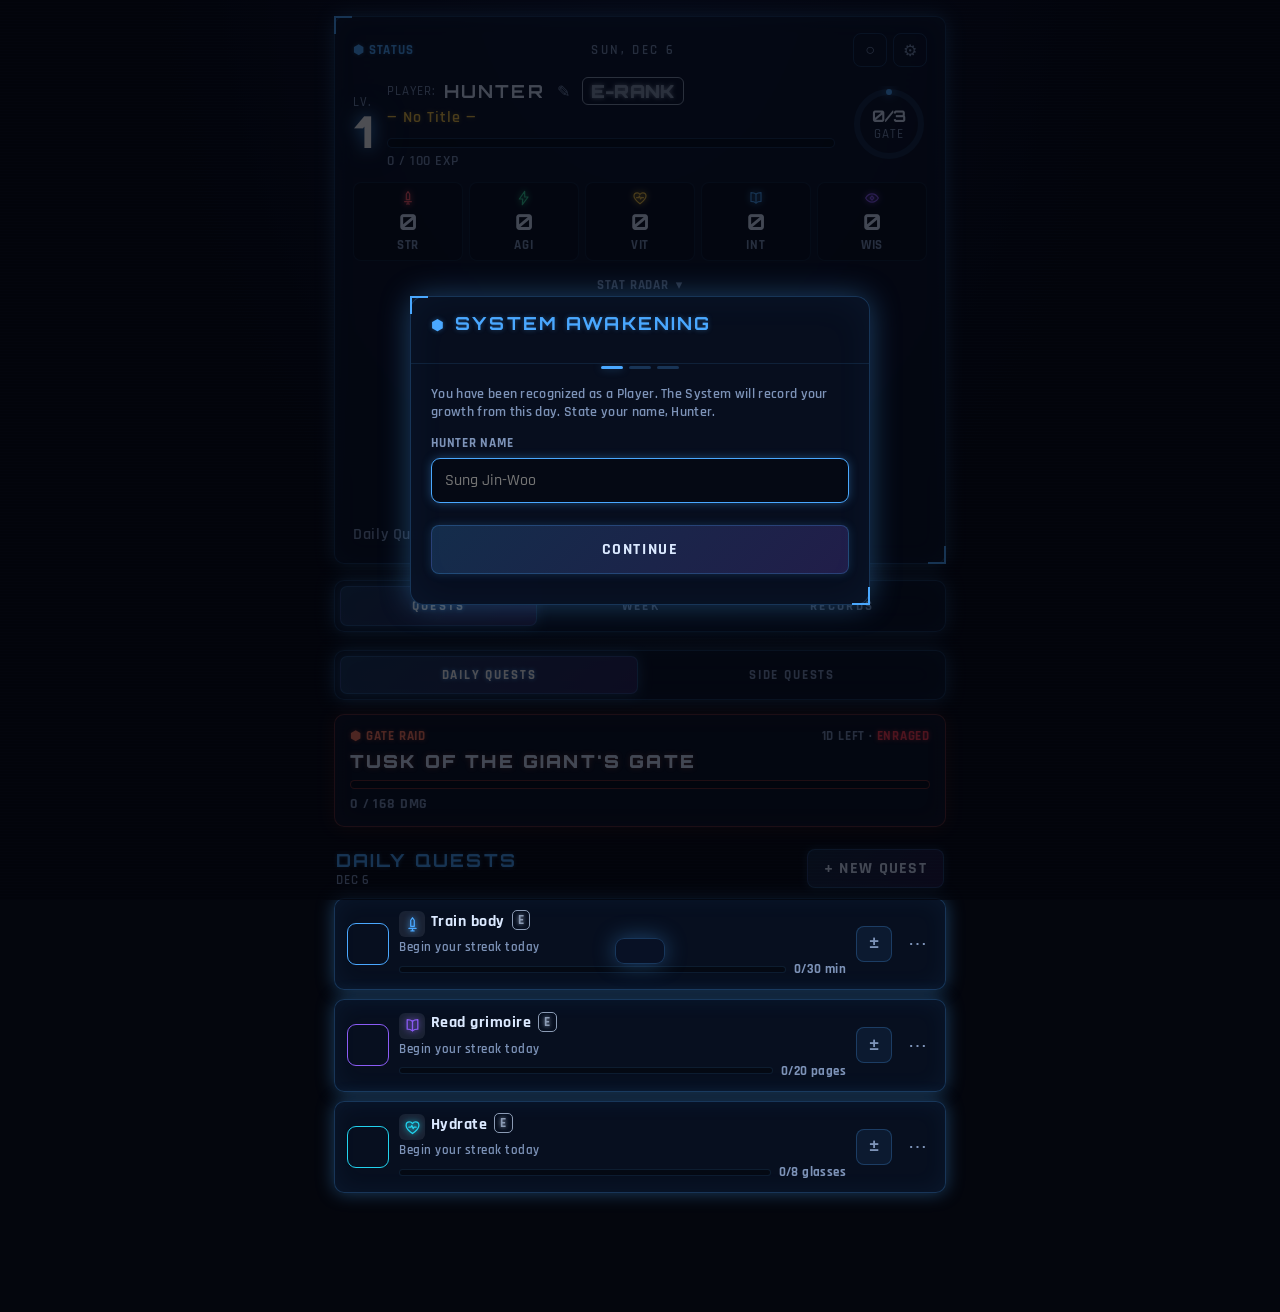
==== commit a16e9387: "Give every event its own sound; split mute into interface and events Sound is the only feedback chan" ====
--- a/index.html
+++ b/index.html
@@ -309,8 +309,12 @@
       </div>
       <label>Sound</label>
       <div class="set-row">
-        <span class="set-note-inline">Completion &amp; alert effects</span>
-        <button class="icon-btn" id="muteBtn" aria-label="Toggle sound">🔊</button>
+        <span class="set-note-inline">Events — clears, level ups, gate bosses</span>
+        <button class="icon-btn" id="sndEventsBtn" aria-label="Toggle event sounds">🔊</button>
+      </div>
+      <div class="set-row">
+        <span class="set-note-inline">Interface — taps, sheets, dragging</span>
+        <button class="icon-btn" id="sndUIBtn" aria-label="Toggle interface sounds">🔊</button>
       </div>
       <label>Data</label>
       <div class="set-grid">
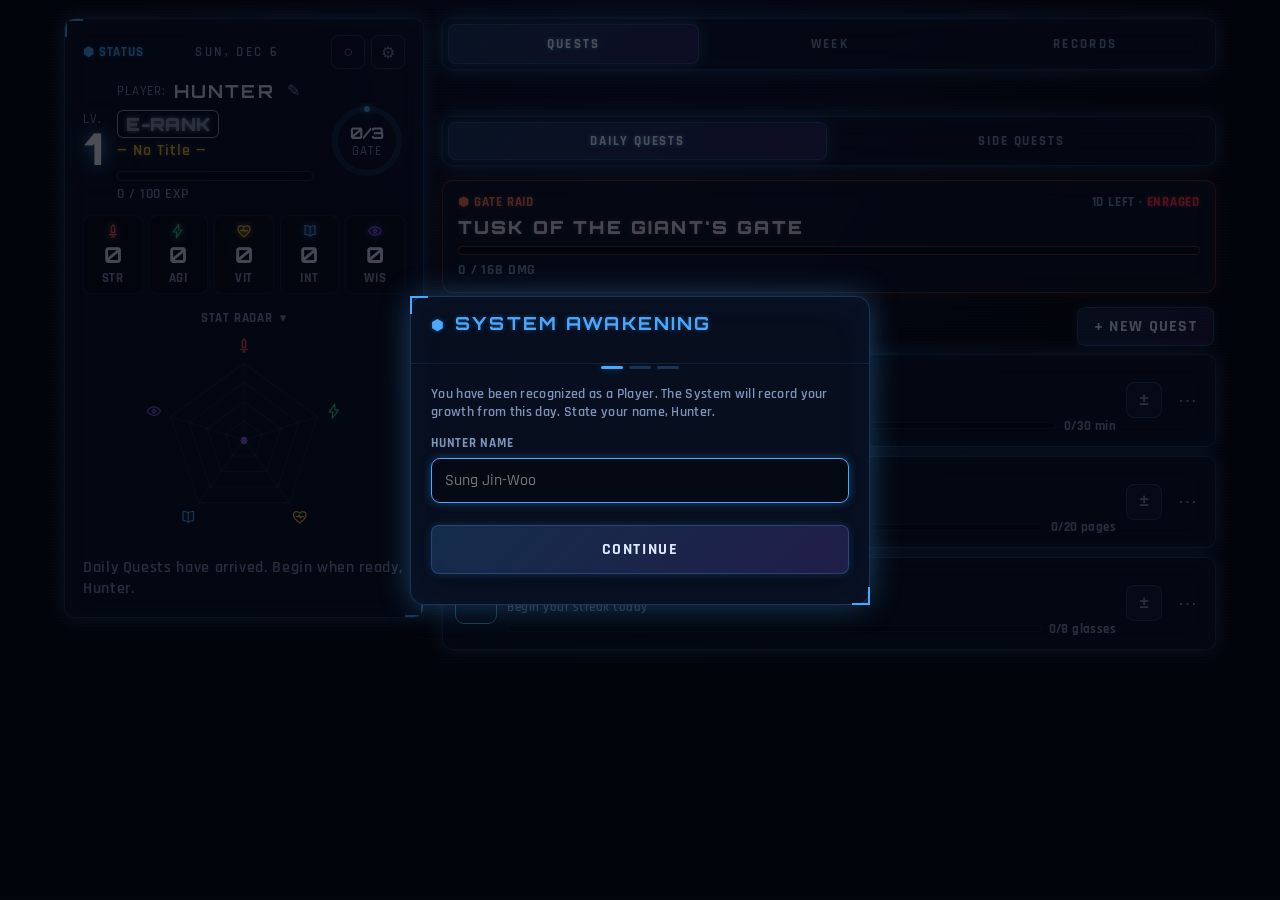
==== commit 91a9d2db: "Make the desktop a desktop There was no desktop layout. .app was max-width:640px and the whole style" ====
--- a/index.html
+++ b/index.html
@@ -330,10 +330,37 @@
         <span class="set-note-inline" id="setSyncStatus">Not connected</span>
         <button class="pill-btn small" id="setOpenSync">OPEN SYNC</button>
       </div>
+      <label>Keyboard</label>
+      <div class="set-row">
+        <span class="set-note-inline">Shortcuts — press <b>?</b> anywhere</span>
+        <button class="pill-btn small" id="setShortcuts">VIEW</button>
+      </div>
       <label>Danger zone</label>
       <button class="danger-btn wide" id="resetBtn">RESET ALL DATA</button>
       <div class="sheet-note">Wipes this device's save. If sync is connected, your data returns from the gist on the next pull — disconnect sync first for a true wipe.</div>
       <div class="sheet-note" style="text-align:center;margin-top:18px">ARISE · build arise-v5</div>
+    </div>
+  </div>
+</div>
+
+<!-- keyboard shortcuts: reuses .overlay/.sheet so Escape and the Tab focus trap
+     come for free — the one overlay keyboard users reach for most is the worst
+     place to reimplement dismissal -->
+<div class="overlay" id="shortcutOverlay">
+  <div class="sheet">
+    <div class="sheet-notch" aria-hidden="true"></div>
+    <div class="sheet-head">
+      <h3>SHORTCUTS</h3>
+      <button class="sheet-x" aria-label="Close">✕</button>
+    </div>
+    <div class="sheet-body">
+      <div class="key-row"><kbd>N</kbd><span>Register a new quest</span></div>
+      <div class="key-row"><kbd>1</kbd><span>Quests</span></div>
+      <div class="key-row"><kbd>2</kbd><span>Week</span></div>
+      <div class="key-row"><kbd>3</kbd><span>Records</span></div>
+      <div class="key-row"><kbd>?</kbd><span>This panel</span></div>
+      <div class="key-row"><kbd>Esc</kbd><span>Close any panel</span></div>
+      <div class="sheet-note">Shortcuts stand down while you are typing.</div>
     </div>
   </div>
 </div>
--- a/style.css
+++ b/style.css
@@ -578,6 +578,40 @@
     color:var(--ink-soft);margin:2px 2px 12px;text-align:right;
   }
 
+  /* ============ week summary (the verdict) ============
+     --wg is the grade colour, shared with MASTERY and RANKS. The grade is set
+     at --fs-display so it reads as a different class of object from the small
+     .m-rank chips sitting directly beneath it on the quest cards. */
+  .week-summary{padding:14px 16px 13px;margin-bottom:14px;border-left:3px solid var(--wg)}
+  .ws-head{display:flex;align-items:center;gap:14px}
+  .ws-badge{display:flex;flex-direction:column;line-height:1}
+  .ws-label{
+    font-family:var(--font-body);font-size:var(--fs-xs);font-weight:700;
+    letter-spacing:var(--tr-caps-lg);color:var(--wg);
+  }
+  /* White glyph, coloured halo — the same treatment .lv-num uses at this size.
+     Colouring the letter AND its glow the same hue leaves no luminance contrast,
+     and the glow floods the counters until a B reads as a solid block. */
+  .ws-grade{
+    font-family:var(--font-head);font-weight:900;font-size:var(--fs-display);line-height:1;
+    color:#fff;text-shadow:0 0 16px var(--wg),0 0 36px var(--wg);margin-top:3px;
+  }
+  .ws-delta{
+    font-family:var(--font-body);font-size:var(--fs-sm);font-weight:700;
+    letter-spacing:.04em;color:var(--ink-soft);align-self:flex-end;padding-bottom:6px;
+  }
+  .ws-delta.up{color:var(--good,#34d399)}
+  .ws-delta.down{color:var(--danger)}
+  .ws-projection{
+    font-size:var(--fs-base);font-weight:600;letter-spacing:.03em;
+    color:var(--ink);margin-top:8px;
+  }
+  .ws-row{
+    display:flex;flex-wrap:wrap;gap:6px 16px;justify-content:space-between;
+    font-size:var(--fs-xs);font-weight:700;letter-spacing:var(--tr-caps-sm);
+    color:var(--ink-soft);margin-top:11px;
+  }
+
   /* ============ header buttons ============ */
   .top-btns{display:flex;gap:6px}
   #syncBtn.spin{color:var(--sys);animation:syncspin 1s linear infinite}
@@ -747,6 +781,71 @@
     .status-main{gap:10px}
   }
 
+  /* ============ focus =============
+     The only change here that applies below the desktop breakpoint, because it
+     is a bug fix rather than a desktop feature: there was no :focus-visible rule
+     anywhere, so keyboard focus fell back to the UA ring — all but invisible on
+     this theme, even though every quest row has always had a real focusable
+     <button class="check">. Same language the sheet inputs already use.
+     :focus-visible, not :focus, so clicking doesn't leave rings behind. */
+  :focus-visible{
+    outline:2px solid var(--sys);outline-offset:2px;
+    box-shadow:0 0 10px var(--sys-glow);
+  }
+
+  /* ============ keyboard shortcut sheet ============ */
+  .key-row{
+    display:flex;align-items:center;gap:12px;padding:9px 2px;
+    border-bottom:1px solid var(--line-dim);font-size:var(--fs-base);
+  }
+  .key-row:last-of-type{border-bottom:0}
+  .key-row kbd{
+    font-family:var(--font-body);font-size:var(--fs-xs);font-weight:700;
+    min-width:38px;text-align:center;padding:5px 8px;border-radius:6px;
+    border:1px solid var(--line);background:rgba(74,168,255,.10);color:var(--sys);
+  }
+
+  /* ============ desktop ============
+     Everything below is additive above 1000px — .app's children are flat
+     siblings (header, nav, three sections), so this is pure grid placement with
+     no HTML change, which is what keeps the phone byte-identical. */
+  @media (min-width:1000px){
+    .app{
+      max-width:1180px;display:grid;grid-template-columns:360px 1fr;
+      gap:18px;align-items:start;
+    }
+    /* sticky is the whole point — reference info should stay put while the list
+       scrolls. max-height is load-bearing, not decoration: with the radar open
+       on a short viewport the panel exceeds the screen, and a sticky element
+       taller than the viewport pins its top and strands its bottom forever. */
+    .status-win{
+      grid-column:1;grid-row:1 / span 2;margin-top:18px;
+      position:sticky;top:18px;
+      max-height:calc(100vh - 36px);overflow-y:auto;
+      /* overflow-x must be stated: setting only overflow-y makes the other axis
+         compute to auto rather than stay visible */
+      overflow-x:hidden;
+    }
+    /* The corner brackets sit at -1px so they straddle the border — invisible
+       normally, but once this panel is a scroll container that 1px counts as
+       content on BOTH axes, and a permanently-overflowing-by-1px box shows a
+       scrollbar even when nothing needs scrolling. Flush to 0 here only. */
+    .status-win::before{top:0;left:0}
+    .status-win::after{bottom:0;right:0}
+    .tabs{grid-column:2;grid-row:1;margin:18px 0 12px}
+    #tab-quests,#tab-week,#tab-records{grid-column:2;grid-row:2}
+
+    /* vertical rhythm only. Row padding stays: the desktop problem is gaps tuned
+       for a 375px screen pushing content below the fold, not over-padded rows —
+       tightening those would make them densest where there is most room. */
+    .section-head{margin:14px 2px 8px}
+
+    /* rows respond, but nothing hides behind hover: only one of the two devices
+       has a pointer, so hover-revealed controls would teach a location the phone
+       does not have */
+    .quest:hover,.todo:hover{border-color:var(--hc);cursor:default}
+  }
+
   @media (prefers-reduced-motion: reduce){
     .scanlines{display:none}
     .lvl-word{animation:none}
